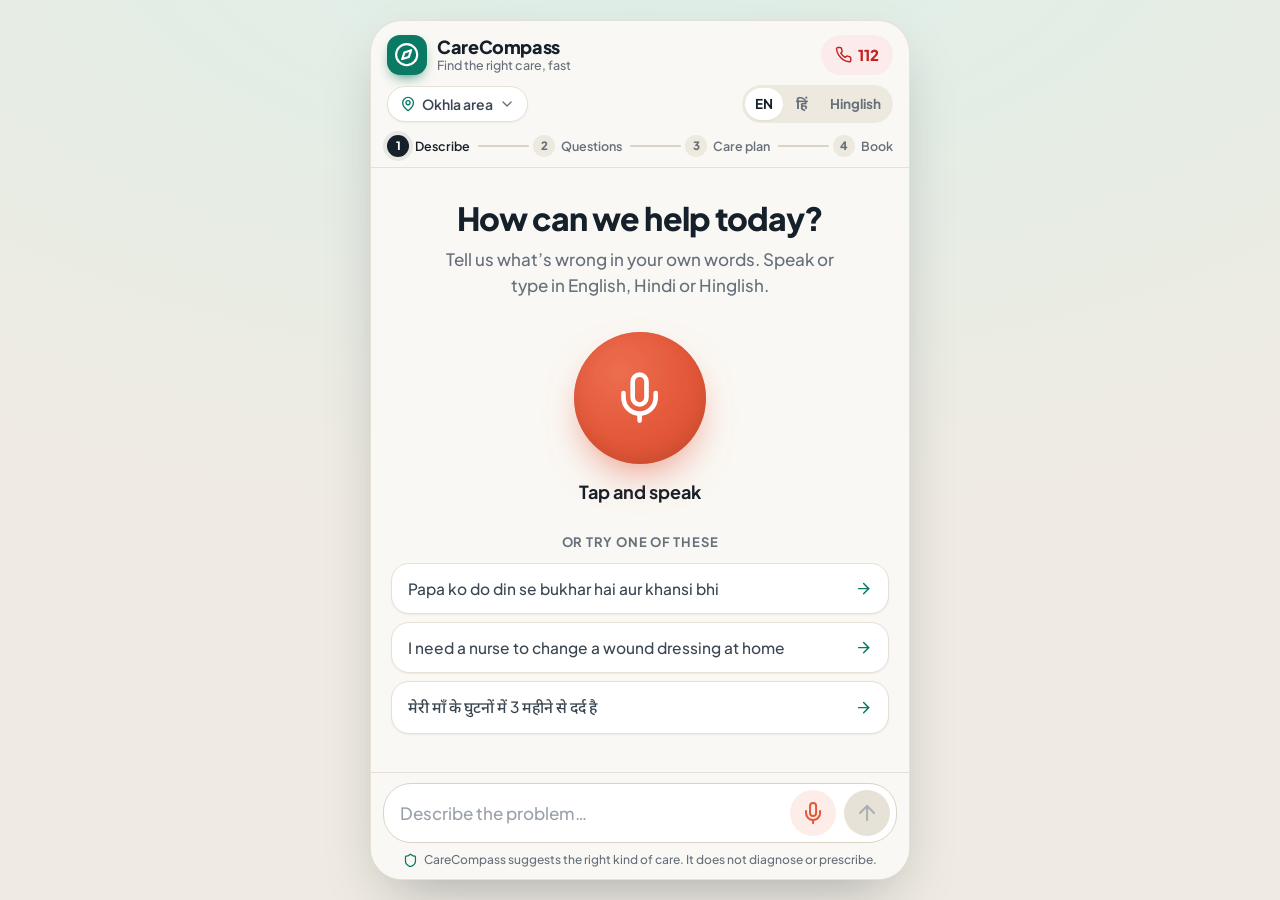
==== frontend/index.html @ 6ac610bc "Add conversational voice + text demo UI with location, care plan, matching and booking Static HTML/C" ====
<!doctype html>
<html lang="en">
<head>
  <meta charset="utf-8">
  <meta name="viewport" content="width=device-width, initial-scale=1, viewport-fit=cover">
  <meta name="theme-color" content="#F4F1EA">
  <title>CareCompass</title>
  <meta name="description" content="Tell us what's wrong by voice or text. CareCompass finds the right kind of care and the best caregiver near you.">
  <link rel="icon" href="data:image/svg+xml,%3Csvg xmlns='http://www.w3.org/2000/svg' viewBox='0 0 24 24' fill='none' stroke='%230B7A64' stroke-width='2.4' stroke-linecap='round' stroke-linejoin='round'%3E%3Ccircle cx='12' cy='12' r='10'/%3E%3Cpath d='m16.24 7.76-2.12 6.36-6.36 2.12 2.12-6.36z'/%3E%3C/svg%3E">
  <link rel="preconnect" href="https://fonts.googleapis.com">
  <link rel="preconnect" href="https://fonts.gstatic.com" crossorigin>
  <link rel="stylesheet" href="https://fonts.googleapis.com/css2?family=Plus+Jakarta+Sans:wght@400;500;600;700;800&family=Noto+Sans+Devanagari:wght@400;500;600;700&display=swap">
  <link rel="stylesheet" href="styles.css">
</head>
<body>
  <div class="app" id="app">
    <header class="topbar">
      <div class="brand">
        <span class="brand-mark"><i data-icon="compass"></i></span>
        <div>
          <p class="brand-name">CareCompass</p>
          <p class="brand-tag" data-i18n="tagline"></p>
        </div>
      </div>
      <div class="top-actions">
        <button class="icon-btn" id="restartBtn" data-i18n-aria="restart" hidden><i data-icon="restart"></i></button>
        <a class="sos" href="tel:112" data-i18n-aria="sos"><i data-icon="phone"></i>112</a>
      </div>
    </header>

    <div class="subbar">
      <button class="loc-chip" id="locBtn" aria-haspopup="dialog">
        <i data-icon="pin"></i><span id="locLabel"></span><i data-icon="chevron" class="chev"></i>
      </button>
      <div class="lang-switch" id="langSwitch" role="radiogroup" data-i18n-aria="changeLang"></div>
    </div>

    <ol class="steps" id="steps" aria-label="Progress"></ol>

    <main class="thread" id="thread" aria-live="polite">
      <section class="welcome" id="welcome">
        <h1 class="welcome-title" data-i18n="greeting"></h1>
        <p class="welcome-sub" data-i18n="greetingSub"></p>
        <button class="hero-mic" id="heroMic" data-i18n-aria="tapToSpeak">
          <span class="hero-halo"></span><span class="hero-halo h2"></span>
          <i data-icon="mic"></i>
        </button>
        <p class="hero-label" data-i18n="tapToSpeak"></p>
        <p class="examples-title" data-i18n="tryOne"></p>
        <div class="examples" id="examples"></div>
      </section>
    </main>

    <footer class="composer-wrap">
      <form class="composer" id="composer" autocomplete="off">
        <textarea id="input" rows="1" data-i18n-ph="placeholder" data-i18n-aria="placeholder"></textarea>
        <button type="button" class="mic-btn" id="micBtn" data-i18n-aria="speak"><i data-icon="mic"></i></button>
        <button type="submit" class="send-btn" id="sendBtn" data-i18n-aria="send" disabled><i data-icon="send"></i></button>
      </form>
      <p class="disclaimer"><i data-icon="shield"></i><span data-i18n="disclaimer"></span></p>
    </footer>

    <!-- Voice conversation overlay -->
    <div class="voice" id="voice" data-state="listening" role="dialog" aria-modal="true" aria-labelledby="vState" hidden>
      <button class="icon-btn voice-close" id="vClose" data-i18n-aria="close"><i data-icon="x"></i></button>
      <p class="v-state" id="vState" aria-live="polite"></p>
      <button class="orb-wrap" id="vOrb" aria-describedby="vHint">
        <span class="ring r1"></span><span class="ring r2"></span><span class="ring r3"></span>
        <span class="orb">
          <span class="bars" id="vBars"></span>
          <i data-icon="mic" class="orb-mic"></i>
        </span>
      </button>
      <p class="v-hint" id="vHint"></p>
      <p class="v-caption" id="vCaption" aria-live="polite"></p>
      <div class="v-chips" id="vChips"></div>
      <div class="v-controls">
        <button class="ghost-btn" id="vType"><i data-icon="keyboard"></i><span data-i18n="typeInstead"></span></button>
        <button class="primary-btn small" id="vDone"><i data-icon="check"></i><span data-i18n="done"></span></button>
      </div>
    </div>

    <!-- Emergency takeover: pre-written text, never generated -->
    <div class="emergency" id="emergency" role="alertdialog" aria-modal="true" aria-labelledby="emTitle" hidden>
      <div class="em-inner">
        <div class="em-icon"><i data-icon="alert"></i></div>
        <h2 id="emTitle" data-i18n="emTitle"></h2>
        <p class="em-sub" data-i18n="emSub"></p>
        <div class="em-flags" id="emFlags"></div>
        <a class="em-call primary" id="emCall112" href="tel:112">
          <i data-icon="phone"></i><span><b data-i18n="call112"></b><small data-i18n="call112Sub"></small></span>
        </a>
        <a class="em-call" href="tel:108">
          <i data-icon="phone"></i><span><b data-i18n="call108"></b><small data-i18n="call108Sub"></small></span>
        </a>
        <p class="em-while" data-i18n="emWhile"></p>
        <ol class="em-steps" id="emSteps"></ol>
        <button class="em-back" id="emBack" data-i18n="emBack"></button>
      </div>
    </div>

    <!-- Bottom sheet: location picker, booking confirmation -->
    <div class="sheet" id="sheet" hidden>
      <div class="sheet-panel" role="dialog" aria-modal="true" id="sheetPanel">
        <span class="sheet-grip" aria-hidden="true"></span>
        <div id="sheetBody"></div>
      </div>
    </div>
  </div>

  <script type="module" src="app.js"></script>
</body>
</html>
---- frontend/styles.css ----
:root {
  --bg: #EFEBE2;
  --app: #FAF8F4;
  --surface: #FFFFFF;
  --ink: #16202A;
  --ink-2: #3A4651;
  --muted: #66707B;
  --line: #E6E0D5;
  --line-2: #D9D2C5;

  --brand: #0B7A64;
  --brand-600: #08624F;
  --brand-50: #E7F3EF;
  --brand-100: #CDE8DF;

  --voice: #E2583A;          /* "you speak" */
  --voice-600: #C8452A;
  --voice-50: #FCEDE8;

  --green: #177245; --green-50: #E6F4EC;
  --amber: #A35A06; --amber-50: #FDF1DF;
  --red: #C42121; --red-600: #9F1A1A; --red-50: #FCEBEB;

  --r-sm: 12px; --r: 18px; --r-lg: 24px;
  --shadow-sm: 0 1px 2px rgb(22 32 42 / .06);
  --shadow: 0 1px 2px rgb(22 32 42 / .05), 0 8px 24px -12px rgb(22 32 42 / .22);
  --shadow-lg: 0 24px 60px -20px rgb(22 32 42 / .35);
  --font: "Plus Jakarta Sans", "Noto Sans Devanagari", system-ui, -apple-system, "Segoe UI", sans-serif;
  --ease: cubic-bezier(.2, .8, .2, 1);
}

* { box-sizing: border-box; }
html, body { height: 100%; margin: 0; }
body {
  font: 500 17px/1.5 var(--font);
  color: var(--ink);
  background: var(--bg);
  -webkit-font-smoothing: antialiased;
  -webkit-tap-highlight-color: transparent;
}
:lang(hi) { line-height: 1.6; }
p, h1, h2, h3, h4, h5, ol, dl, dd { margin: 0; }
button { font: inherit; color: inherit; background: none; border: 0; padding: 0; cursor: pointer; }
button:disabled { cursor: default; }
a { color: inherit; text-decoration: none; }
:focus-visible { outline: 3px solid color-mix(in srgb, var(--brand) 55%, transparent); outline-offset: 2px; border-radius: 10px; }
[hidden] { display: none !important; }

.icon { display: inline-flex; width: 1.15em; height: 1.15em; flex: none; }
.icon svg { width: 100%; height: 100%; }

/* ------------------------------------------------------------ shell */

.app {
  position: relative;
  display: flex; flex-direction: column;
  height: 100dvh; max-width: 540px; margin: 0 auto;
  background: var(--app);
  overflow: hidden;
}
@media (min-width: 640px) {
  body { padding: 20px 0; background: radial-gradient(1200px 600px at 50% -10%, #DCEFE8, transparent), var(--bg); }
  .app { height: calc(100dvh - 40px); border-radius: 32px; box-shadow: var(--shadow-lg); border: 1px solid var(--line); }
}

.topbar {
  display: flex; align-items: center; justify-content: space-between; gap: 12px;
  padding: 14px 16px 10px;
}
.brand { display: flex; align-items: center; gap: 10px; min-width: 0; }
.brand-mark {
  display: grid; place-items: center; width: 40px; height: 40px; border-radius: 13px;
  background: var(--brand); color: #fff; font-size: 22px;
  box-shadow: 0 6px 14px -6px var(--brand);
}
.brand-name { font-weight: 800; font-size: 18px; letter-spacing: -.02em; line-height: 1.1; }
.brand-tag { font-size: 12.5px; color: var(--muted); line-height: 1.3; white-space: nowrap; overflow: hidden; text-overflow: ellipsis; }
.top-actions { display: flex; align-items: center; gap: 6px; }

.lang-switch { display: flex; padding: 3px; background: #EEE9DF; border-radius: 999px; }
.lang-switch button {
  min-width: 38px; height: 32px; padding: 0 9px; border-radius: 999px;
  font-size: 13.5px; font-weight: 700; color: var(--muted);
  transition: background .2s, color .2s;
}
.lang-switch button.on { background: var(--surface); color: var(--ink); box-shadow: var(--shadow-sm); }

.icon-btn {
  display: grid; place-items: center; width: 40px; height: 40px; border-radius: 50%;
  color: var(--ink-2); font-size: 20px;
}
.icon-btn:hover { background: #EEE9DF; }

.subbar { display: flex; align-items: center; justify-content: space-between; gap: 10px; padding: 0 16px 8px; }
.loc-chip {
  display: inline-flex; align-items: center; gap: 6px; min-width: 0;
  height: 36px; padding: 0 12px; border-radius: 999px;
  background: var(--surface); border: 1px solid var(--line); box-shadow: var(--shadow-sm);
  font-size: 14px; font-weight: 600; color: var(--ink-2);
}
.loc-chip > span:not(.icon) { white-space: nowrap; overflow: hidden; text-overflow: ellipsis; }
.loc-chip .icon:first-child { color: var(--brand); }
.loc-chip .chev { color: var(--muted); font-size: 14px; }
.loc-chip.pending .icon:first-child { animation: blink 1.2s infinite; }
.sos {
  display: inline-flex; align-items: center; gap: 6px; height: 40px; padding: 0 14px; border-radius: 999px;
  background: var(--red-50); color: var(--red); font-size: 15px; font-weight: 800; white-space: nowrap;
}

.steps { display: flex; gap: 4px; list-style: none; padding: 4px 16px 10px; border-bottom: 1px solid var(--line); }
.steps li { flex: 1 1 auto; display: flex; align-items: center; gap: 6px; min-width: 0; color: var(--muted); font-size: 12.5px; font-weight: 600; }
.steps li::after { content: ""; flex: 1 1 0; min-width: 6px; height: 2px; border-radius: 2px; background: var(--line-2); margin-left: 2px; }
.steps li:last-child::after { display: none; }
.step-dot {
  display: grid; place-items: center; flex: none; width: 22px; height: 22px; border-radius: 50%;
  background: #EEE9DF; font-size: 11.5px; font-weight: 800;
}
.step-label { white-space: nowrap; overflow: hidden; text-overflow: ellipsis; }
.steps li.done { color: var(--brand); }
.steps li.done .step-dot { background: var(--brand); color: #fff; }
.steps li.done::after { background: var(--brand); }
.steps li.current { color: var(--ink); }
.steps li:last-child { flex: none; }
.steps li.current .step-dot { background: var(--ink); color: #fff; box-shadow: 0 0 0 4px rgb(22 32 42 / .08); }
@media (max-width: 400px) { .steps li:not(.current) .step-label { display: none; } }

/* ------------------------------------------------------------ thread */

.thread {
  flex: 1; overflow-y: auto; overscroll-behavior: contain;
  padding: 18px 16px 24px;
  display: flex; flex-direction: column; gap: 14px;
  scroll-padding-bottom: 24px;
}

.welcome { margin: auto 0; display: flex; flex-direction: column; align-items: center; text-align: center; padding: 8px 4px; }
.welcome-title { font-size: clamp(26px, 7vw, 32px); font-weight: 800; letter-spacing: -.03em; line-height: 1.15; }
.welcome-sub { margin-top: 10px; color: var(--muted); max-width: 34ch; }

.hero-mic {
  position: relative; display: grid; place-items: center;
  width: 132px; height: 132px; margin: 34px 0 14px; border-radius: 50%;
  background: radial-gradient(circle at 35% 30%, #F27C5F, var(--voice) 55%, var(--voice-600));
  color: #fff; font-size: 48px;
  box-shadow: 0 18px 40px -14px rgb(226 88 58 / .7), inset 0 -6px 16px rgb(0 0 0 / .12);
  transition: transform .2s var(--ease);
}
.hero-mic:hover { transform: scale(1.04); }
.hero-mic:active { transform: scale(.97); }
.hero-mic > .icon { position: relative; z-index: 1; }
.hero-halo {
  position: absolute; inset: 0; border-radius: 50%;
  background: var(--voice); opacity: .22;
  animation: breathe 2.8s var(--ease) infinite;
}
.hero-halo.h2 { animation-delay: 1.4s; }
.hero-label { font-weight: 700; font-size: 18px; }
.examples-title { margin: 28px 0 10px; font-size: 13px; font-weight: 700; letter-spacing: .06em; text-transform: uppercase; color: var(--muted); }
.examples { display: flex; flex-direction: column; gap: 8px; width: 100%; }
.example {
  display: flex; align-items: center; justify-content: space-between; gap: 12px;
  padding: 13px 16px; border-radius: var(--r);
  background: var(--surface); border: 1px solid var(--line); box-shadow: var(--shadow-sm);
  text-align: left; font-size: 15.5px; color: var(--ink-2);
  transition: border-color .2s, transform .2s var(--ease);
}
.example .icon { color: var(--brand); transform: rotate(90deg); font-size: 15px; }
.example:hover { border-color: var(--brand-100); transform: translateY(-1px); }

/* messages */
.msg { display: flex; gap: 10px; animation: rise .35s var(--ease) both; }
.msg.user { justify-content: flex-end; }
.msg.user .bubble {
  max-width: 82%; background: var(--brand); color: #fff;
  border-radius: 20px 20px 6px 20px; box-shadow: 0 6px 16px -10px var(--brand);
}
.msg.bot { align-items: flex-start; }
.avatar {
  display: grid; place-items: center; flex: none; width: 32px; height: 32px; margin-top: 2px; border-radius: 11px;
  background: var(--brand-50); color: var(--brand); font-size: 18px;
}
.bot-body { display: flex; flex-direction: column; align-items: flex-start; gap: 8px; min-width: 0; max-width: calc(100% - 42px); }
.bubble {
  padding: 12px 16px; border-radius: 20px 20px 20px 6px;
  background: var(--surface); border: 1px solid var(--line); box-shadow: var(--shadow-sm);
  overflow-wrap: anywhere;
}
.msg.bot .bubble { font-size: 18px; font-weight: 600; letter-spacing: -.005em; }
.bubble.error { border-color: #F2C9C9; background: var(--red-50); color: var(--red-600); font-weight: 600; font-size: 16px; }
.q-label { font-size: 12.5px; font-weight: 700; letter-spacing: .05em; text-transform: uppercase; color: var(--brand); }
.bubble.typing { display: flex; gap: 5px; padding: 16px 18px; }
.bubble.typing i { width: 8px; height: 8px; border-radius: 50%; background: var(--brand); opacity: .35; animation: dot 1.1s infinite; }
.bubble.typing i:nth-child(2) { animation-delay: .15s; }
.bubble.typing i:nth-child(3) { animation-delay: .3s; }

.bubble-actions { display: flex; gap: 6px; }
.listen {
  display: inline-flex; align-items: center; gap: 6px; height: 32px; padding: 0 12px; border-radius: 999px;
  font-size: 13.5px; font-weight: 700; color: var(--brand);
}
.listen:hover { background: var(--brand-50); }

.chips { display: flex; flex-wrap: wrap; gap: 8px; }
.chip {
  min-height: 44px; padding: 0 18px; border-radius: 999px;
  background: var(--surface); border: 1.5px solid var(--brand-100); color: var(--brand-600);
  font-weight: 700; font-size: 16px;
  transition: background .15s, border-color .15s, transform .15s var(--ease);
}
.chip:hover:not(:disabled) { background: var(--brand-50); border-color: var(--brand); }
.chip:active:not(:disabled) { transform: scale(.96); }
.chip.picked { background: var(--brand); border-color: var(--brand); color: #fff; }
.chips.stale .chip:not(.picked) { opacity: .45; }

/* ------------------------------------------------------------ cards */

.msg.wide { flex-direction: column; gap: 14px; }
.card {
  background: var(--surface); border: 1px solid var(--line); border-radius: var(--r-lg);
  box-shadow: var(--shadow); padding: 18px;
}
.eyebrow { font-size: 12px; font-weight: 800; letter-spacing: .07em; text-transform: uppercase; color: var(--muted); }

.plan { display: flex; flex-direction: column; gap: 14px; border-top: 4px solid var(--brand); }
.plan-head { display: flex; gap: 14px; align-items: flex-start; }
.care-icon {
  display: grid; place-items: center; flex: none; width: 52px; height: 52px; border-radius: 16px;
  background: var(--brand-50); color: var(--brand); font-size: 26px;
}
.plan-title { font-size: 22px; font-weight: 800; letter-spacing: -.02em; line-height: 1.2; margin-top: 2px; }
.plan-desc { color: var(--muted); font-size: 15px; margin-top: 4px; }
.urgency {
  display: flex; align-items: center; gap: 8px; padding: 10px 14px; border-radius: var(--r-sm);
  background: var(--green-50); color: var(--green); font-size: 15px;
}
.urgency .u-key { font-weight: 600; opacity: .85; }
.urgency .u-key::after { content: ":"; }
.urgency strong { font-weight: 800; }
.u-dot { width: 10px; height: 10px; border-radius: 50%; background: currentColor; box-shadow: 0 0 0 4px color-mix(in srgb, currentColor 18%, transparent); }
.urgency.u-same_day { background: var(--amber-50); color: var(--amber); }
.urgency.u-same_day .u-dot { animation: pulse-dot 1.8s infinite; }
.urgency.u-immediate { background: var(--red-50); color: var(--red); }
.explain { font-size: 17px; font-weight: 600; color: var(--ink); }
.why { padding: 12px 14px; border-radius: var(--r-sm); background: #F6F3EC; }
.why p:last-child { margin-top: 4px; font-size: 15px; color: var(--ink-2); }

.matches { display: flex; flex-direction: column; gap: 10px; }
.section-title { font-size: 15px; font-weight: 800; color: var(--ink-2); padding: 4px 2px 0; }
.empty { padding: 14px; border-radius: var(--r); background: var(--amber-50); color: var(--amber); font-weight: 600; font-size: 15px; }

.cg {
  position: relative; display: flex; flex-direction: column; gap: 10px;
  padding: 16px; border-radius: var(--r-lg);
  background: var(--surface); border: 1px solid var(--line); box-shadow: var(--shadow-sm);
  animation: rise .4s var(--ease) both; animation-delay: var(--d, 0ms);
  transition: border-color .2s, box-shadow .2s;
}
.cg.best { border: 2px solid var(--brand); box-shadow: var(--shadow); padding-top: 22px; margin-top: 8px; }
.best-tag {
  position: absolute; top: -12px; left: 14px;
  display: inline-flex; align-items: center; gap: 5px; height: 24px; padding: 0 10px; border-radius: 999px;
  background: var(--brand); color: #fff; font-size: 12px; font-weight: 800; letter-spacing: .02em;
}
.cg-head { display: flex; align-items: center; gap: 12px; }
.cg-avatar {
  display: grid; place-items: center; flex: none; width: 46px; height: 46px; border-radius: 50%;
  background: hsl(var(--hue) 45% 90%); color: hsl(var(--hue) 45% 28%);
  font-weight: 800; font-size: 16px;
}
.cg-id { flex: 1; min-width: 0; }
.cg-id h5 { font-size: 17px; font-weight: 800; letter-spacing: -.01em; }
.cg-id p { font-size: 13.5px; color: var(--muted); white-space: nowrap; overflow: hidden; text-overflow: ellipsis; }
.rating { display: inline-flex; align-items: center; gap: 4px; font-weight: 800; font-size: 15px; }
.rating .icon { color: #E3A008; font-size: 15px; }
.cg-reason {
  display: flex; gap: 8px; align-items: flex-start;
  padding: 9px 12px; border-radius: var(--r-sm); background: var(--brand-50); color: var(--brand-600);
  font-size: 14.5px; font-weight: 600;
}
.cg-reason .icon { margin-top: 3px; font-size: 14px; }
.cg-meta { display: flex; flex-wrap: wrap; gap: 6px 14px; color: var(--ink-2); font-size: 14px; }
.meta-item { display: inline-flex; align-items: center; gap: 5px; }
.meta-item .icon { color: var(--muted); font-size: 15px; }
.cg-foot { display: flex; align-items: center; justify-content: space-between; gap: 12px; padding-top: 2px; }
.score { display: flex; align-items: center; gap: 8px; min-width: 0; }
.score-bar { width: 64px; height: 6px; border-radius: 6px; background: #EEE9DF; overflow: hidden; flex: none; }
.score-bar > span { display: block; height: 100%; width: var(--w); border-radius: inherit; background: var(--brand); animation: grow .9s var(--ease) both; animation-delay: calc(var(--d, 0ms) + 200ms); transform-origin: left; }
.score-txt { font-size: 13.5px; font-weight: 700; color: var(--muted); white-space: nowrap; }

.book-btn {
  position: relative; display: inline-flex; align-items: center; justify-content: center; gap: 6px;
  min-width: 112px; height: 46px; padding: 0 20px; border-radius: 999px;
  background: var(--ink); color: #fff; font-weight: 800; font-size: 16px;
  transition: background .2s, transform .15s var(--ease), opacity .2s;
}
.cg.best .book-btn { background: var(--brand); }
.book-btn:hover:not(:disabled) { transform: translateY(-1px); }
.book-btn:disabled:not(.loading) { opacity: .35; }
.book-btn.loading { color: transparent; }
.book-btn.loading::after {
  content: ""; position: absolute; width: 20px; height: 20px; border-radius: 50%;
  border: 2.5px solid rgb(255 255 255 / .35); border-top-color: #fff; animation: spin .7s linear infinite;
}
.cg.is-booked { border-color: var(--green); }
.cg.is-booked .book-btn { background: var(--green); opacity: 1; }

/* emergency card kept in the thread */
.em-card { border: 2px solid var(--red); background: linear-gradient(var(--red-50), var(--surface) 70%); display: flex; flex-direction: column; gap: 12px; }
.em-card-head { display: flex; align-items: center; gap: 10px; color: var(--red); }
.em-card-head .icon { font-size: 26px; }
.em-card-head h3 { font-size: 20px; font-weight: 800; letter-spacing: -.01em; }
.em-card-why { font-size: 14.5px; color: var(--ink-2); }
.em-card-actions { display: grid; grid-template-columns: 1fr 1fr; gap: 8px; }
.em-mini {
  display: flex; align-items: center; justify-content: center; gap: 8px; height: 52px; border-radius: 16px;
  border: 2px solid var(--red); color: var(--red); font-weight: 800; font-size: 16px;
}
.em-mini.primary { background: var(--red); color: #fff; }
.em-flag-list { display: flex; flex-wrap: wrap; gap: 6px; }
.em-card .em-flag { background: #fff; border: 1px solid #F1C4C4; color: var(--red-600); }

/* ------------------------------------------------------------ composer */

.composer-wrap { padding: 10px 12px calc(10px + env(safe-area-inset-bottom)); border-top: 1px solid var(--line); background: var(--app); }
.composer {
  display: flex; align-items: flex-end; gap: 8px; padding: 6px 6px 6px 16px;
  background: var(--surface); border: 1.5px solid var(--line-2); border-radius: 28px;
  transition: border-color .2s, box-shadow .2s;
}
.composer:focus-within { border-color: var(--brand); box-shadow: 0 0 0 4px var(--brand-50); }
.composer textarea {
  flex: 1; min-width: 0; resize: none; border: 0; outline: 0; background: none;
  font: inherit; font-size: 17px; line-height: 1.45; color: var(--ink);
  padding: 10px 0; max-height: 140px;
}
.composer textarea::placeholder { color: #9AA1A9; }
.mic-btn, .send-btn {
  display: grid; place-items: center; flex: none; width: 46px; height: 46px; border-radius: 50%; font-size: 21px;
  transition: background .2s, transform .15s var(--ease), opacity .2s;
}
.mic-btn { background: var(--voice-50); color: var(--voice); }
.mic-btn:hover { background: #F9DCD3; }
.send-btn { background: var(--brand); color: #fff; }
.send-btn:disabled { background: #E7E2D8; color: #A9AFB5; }
.mic-btn:active, .send-btn:active:not(:disabled) { transform: scale(.94); }
.app.busy .mic-btn, .app.busy .hero-mic, .app.busy .example { opacity: .5; pointer-events: none; }
.disclaimer { display: flex; align-items: center; justify-content: center; gap: 6px; margin-top: 8px; font-size: 12px; color: var(--muted); text-align: center; }
.disclaimer .icon { font-size: 13px; color: var(--brand); }

/* ------------------------------------------------------------ voice overlay */

.voice {
  position: absolute; inset: 0; z-index: 20;
  display: flex; flex-direction: column; align-items: center; justify-content: center;
  padding: 72px 24px calc(28px + env(safe-area-inset-bottom));
  background: radial-gradient(120% 70% at 50% 35%, #FFFFFF 0%, #F7F3EC 55%, #EFE9DF 100%);
  opacity: 0; transform: translateY(16px);
  transition: opacity .25s var(--ease), transform .25s var(--ease);
  --lvl: 0;
  --tone: var(--voice);
  --tone-2: #F27C5F;
  --tone-3: var(--voice-600);
}
.voice.open { opacity: 1; transform: none; }
.voice[data-state="speaking"], .voice[data-state="thinking"] { --tone: var(--brand); --tone-2: #2FA585; --tone-3: var(--brand-600); }
.voice[data-state="idle"], .voice[data-state="error"] { --tone: #8C949C; --tone-2: #AEB4BA; --tone-3: #6E767E; }
.voice-close { position: absolute; top: 14px; right: 14px; background: rgb(22 32 42 / .05); }

.v-state { font-size: 15px; font-weight: 800; letter-spacing: .08em; text-transform: uppercase; color: var(--tone); transition: color .3s; }

.orb-wrap { position: relative; display: grid; place-items: center; width: 260px; height: 260px; margin: 18px 0 8px; border-radius: 50%; }
.orb {
  position: relative; z-index: 2; display: grid; place-items: center;
  width: 168px; height: 168px; border-radius: 50%;
  background: radial-gradient(circle at 34% 28%, var(--tone-2), var(--tone) 52%, var(--tone-3));
  box-shadow: 0 24px 60px -18px var(--tone), inset 0 -10px 24px rgb(0 0 0 / .14), inset 0 8px 18px rgb(255 255 255 / .18);
  transform: scale(calc(1 + var(--lvl) * .14));
  transition: transform .09s linear, background .4s, box-shadow .4s;
}
.ring {
  position: absolute; inset: 46px; border-radius: 50%;
  background: var(--tone); opacity: .14;
  transform: scale(calc(1 + var(--lvl) * var(--k)));
  transition: transform .12s linear, background .4s;
}
.ring.r1 { --k: .45; }
.ring.r2 { --k: .8; opacity: .09; }
.ring.r3 { --k: 1.15; opacity: .05; }

.bars { display: flex; align-items: center; gap: 6px; height: 72px; }
.bar {
  --b: 0;
  width: 8px; border-radius: 8px; background: #fff;
  height: calc(10px + var(--b) * 62px);
  opacity: calc(.6 + var(--b) * .4);
  transition: height .08s linear;
}
.orb-mic { display: none; color: #fff; font-size: 54px; }

/* listening: idle breathing on top of the live level */
.voice[data-state="listening"] .ring.r1 { animation: ring-idle 2.4s var(--ease) infinite; }

/* thinking: shrink bars to bouncing dots, spinning arc */
.voice[data-state="thinking"] .bar { height: 10px; animation: dot 1.1s infinite; }
.voice[data-state="thinking"] .bar:nth-child(odd) { animation-delay: .18s; }
.voice[data-state="thinking"] .orb-wrap::after {
  content: ""; position: absolute; inset: 34px; border-radius: 50%; z-index: 1;
  border: 3px solid transparent; border-top-color: var(--tone); border-right-color: color-mix(in srgb, var(--tone) 40%, transparent);
  animation: spin 1s linear infinite;
}

/* speaking: assistant voice wave */
.voice[data-state="speaking"] .bar { animation: talk 1s ease-in-out infinite; }
.voice[data-state="speaking"] .bar:nth-child(2) { animation-delay: -.2s; }
.voice[data-state="speaking"] .bar:nth-child(3) { animation-delay: -.5s; }
.voice[data-state="speaking"] .bar:nth-child(4) { animation-delay: -.1s; }
.voice[data-state="speaking"] .bar:nth-child(5) { animation-delay: -.65s; }
.voice[data-state="speaking"] .bar:nth-child(6) { animation-delay: -.35s; }
.voice[data-state="speaking"] .bar:nth-child(7) { animation-delay: -.8s; }
.voice[data-state="speaking"] .ring { animation: ring-talk 1.6s var(--ease) infinite; }
.voice[data-state="speaking"] .ring.r2 { animation-delay: .4s; }
.voice[data-state="speaking"] .ring.r3 { animation-delay: .8s; }

/* idle / error: show a mic to tap */
.voice[data-state="idle"] .bars, .voice[data-state="error"] .bars { display: none; }
.voice[data-state="idle"] .orb-mic, .voice[data-state="error"] .orb-mic { display: inline-flex; }

.v-hint { min-height: 22px; font-size: 14.5px; color: var(--muted); text-align: center; }
.v-caption {
  min-height: 3.2em; max-width: 30ch; margin-top: 14px;
  font-size: 22px; font-weight: 700; line-height: 1.35; letter-spacing: -.01em; text-align: center; color: var(--ink);
}
.voice[data-state="listening"] .v-caption:empty::before { content: "…"; color: #B8BDC2; }
.voice[data-state="error"] .v-caption { font-size: 17px; color: var(--red-600); }
.v-chips { display: flex; flex-wrap: wrap; justify-content: center; gap: 8px; margin-top: 16px; max-width: 420px; }
.v-controls { display: flex; gap: 10px; margin-top: auto; padding-top: 18px; }

.ghost-btn, .primary-btn, .text-btn {
  display: inline-flex; align-items: center; justify-content: center; gap: 8px;
  height: 50px; padding: 0 20px; border-radius: 999px; font-weight: 800; font-size: 16px;
}
.ghost-btn { background: var(--surface); border: 1.5px solid var(--line-2); color: var(--ink-2); }
.primary-btn { width: 100%; background: var(--brand); color: #fff; box-shadow: 0 10px 22px -12px var(--brand); }
.primary-btn.small { width: auto; background: var(--voice); box-shadow: 0 10px 22px -12px var(--voice); }
.text-btn { width: 100%; color: var(--brand-600); }
.text-btn.danger { color: var(--red); height: 40px; }

/* ------------------------------------------------------------ emergency takeover */

.emergency {
  position: absolute; inset: 0; z-index: 40; overflow-y: auto;
  background: linear-gradient(180deg, #D42A2A 0%, #A51717 100%); color: #fff;
  opacity: 0; transition: opacity .2s;
}
.emergency.open { opacity: 1; }
.em-inner { display: flex; flex-direction: column; align-items: stretch; gap: 12px; min-height: 100%; padding: 36px 20px calc(24px + env(safe-area-inset-bottom)); }
.em-icon {
  align-self: center; display: grid; place-items: center; width: 84px; height: 84px; border-radius: 50%;
  background: rgb(255 255 255 / .16); font-size: 42px; animation: alarm 1.4s var(--ease) infinite;
}
.emergency h2 { font-size: clamp(26px, 7vw, 32px); font-weight: 800; letter-spacing: -.02em; text-align: center; line-height: 1.15; }
.em-sub { text-align: center; font-size: 18px; opacity: .92; margin-top: -4px; }
.em-flags { display: flex; flex-direction: column; align-items: center; gap: 8px; margin: 4px 0; }
.em-flags-title { font-size: 12.5px; font-weight: 800; letter-spacing: .08em; text-transform: uppercase; opacity: .8; }
.em-flags .em-flag-list { justify-content: center; }
.em-flag { padding: 5px 12px; border-radius: 999px; background: rgb(255 255 255 / .18); font-size: 14.5px; font-weight: 700; }
.em-call {
  display: flex; align-items: center; gap: 14px; padding: 14px 20px; border-radius: 20px;
  border: 2px solid rgb(255 255 255 / .7); color: #fff; font-size: 26px;
}
.em-call > span { display: flex; flex-direction: column; line-height: 1.15; }
.em-call b { font-size: 24px; font-weight: 800; }
.em-call small { font-size: 14px; font-weight: 600; opacity: .85; }
.em-call.primary { background: #fff; color: var(--red); border-color: #fff; box-shadow: 0 16px 30px -14px rgb(0 0 0 / .5); }
.em-call.primary .icon { animation: ring-phone 1.2s infinite; }
.em-while { margin-top: 10px; font-size: 13px; font-weight: 800; letter-spacing: .08em; text-transform: uppercase; opacity: .8; }
.em-steps { list-style: none; padding: 0; display: flex; flex-direction: column; gap: 8px; counter-reset: s; }
.em-steps li {
  counter-increment: s; display: flex; gap: 12px; align-items: flex-start;
  padding: 12px 14px; border-radius: 16px; background: rgb(0 0 0 / .14); font-size: 16px; font-weight: 600;
}
.em-steps li::before {
  content: counter(s); flex: none; display: grid; place-items: center; width: 26px; height: 26px; border-radius: 50%;
  background: #fff; color: var(--red); font-weight: 800; font-size: 14px;
}
.em-back { margin-top: auto; padding-top: 14px; height: 48px; color: #fff; opacity: .85; font-weight: 700; text-decoration: underline; text-underline-offset: 4px; }

/* ------------------------------------------------------------ bottom sheet */

.sheet { position: absolute; inset: 0; z-index: 30; display: flex; align-items: flex-end; background: rgb(22 32 42 / 0); transition: background .25s; }
.sheet.open { background: rgb(22 32 42 / .38); }
.sheet-panel {
  width: 100%; max-height: 88%; overflow-y: auto;
  padding: 10px 20px calc(20px + env(safe-area-inset-bottom));
  background: var(--surface); border-radius: 28px 28px 0 0; box-shadow: var(--shadow-lg);
  transform: translateY(100%); transition: transform .3s var(--ease);
}
.sheet.open .sheet-panel { transform: none; }
.sheet-grip { display: block; width: 40px; height: 5px; margin: 0 auto 14px; border-radius: 5px; background: var(--line-2); }
.sheet-title { font-size: 22px; font-weight: 800; letter-spacing: -.02em; }
.sheet-note { margin: 4px 0 14px; color: var(--muted); font-size: 15px; }

.loc-option {
  display: flex; align-items: center; gap: 12px; width: 100%; min-height: 52px; padding: 0 14px; border-radius: 14px;
  font-weight: 600; text-align: left;
}
.loc-option .icon { color: var(--muted); }
.loc-option:hover { background: #F6F3EC; }
.loc-option.selected { background: var(--brand-50); color: var(--brand-600); }
.loc-option.selected .icon { color: var(--brand); }
.loc-option.gps { margin-bottom: 8px; border: 1.5px solid var(--brand-100); color: var(--brand-600); }
.loc-option.gps .icon { color: var(--brand); }
.loc-option.loading .icon { animation: spin 1s linear infinite; }
.loc-list { display: grid; grid-template-columns: 1fr 1fr; gap: 2px 6px; }

.booked { display: flex; flex-direction: column; align-items: center; text-align: center; gap: 4px; }
.check-anim {
  display: grid; place-items: center; width: 76px; height: 76px; margin: 6px 0 12px; border-radius: 50%;
  background: var(--green); color: #fff; font-size: 38px;
  box-shadow: 0 0 0 10px var(--green-50);
  animation: pop .5s var(--ease) both;
}
.check-anim svg path { stroke-dasharray: 24; stroke-dashoffset: 24; animation: draw .45s .25s var(--ease) forwards; stroke-width: 2.6; }
.summary { display: grid; grid-template-columns: auto 1fr; gap: 10px 16px; width: 100%; margin: 8px 0 18px; padding: 16px; border-radius: var(--r); background: #F6F3EC; text-align: left; font-size: 15px; }
.summary dt { color: var(--muted); font-weight: 600; }
.summary dd { font-weight: 700; }

/* ------------------------------------------------------------ misc */

.brand-tag.is-demo { color: var(--amber); font-weight: 700; }
.brand-tag.is-demo::before { content: ""; display: inline-block; width: 7px; height: 7px; margin-right: 5px; border-radius: 50%; background: currentColor; vertical-align: 1px; }

@keyframes rise { from { opacity: 0; transform: translateY(10px); } }
@keyframes breathe { 0%, 100% { transform: scale(1); opacity: .22; } 50% { transform: scale(1.32); opacity: 0; } }
@keyframes dot { 0%, 100% { opacity: .3; transform: translateY(0); } 40% { opacity: 1; transform: translateY(-5px); } }
@keyframes talk { 0%, 100% { height: 12px; } 50% { height: 58px; } }
@keyframes ring-idle { 0%, 100% { transform: scale(1); } 50% { transform: scale(1.08); } }
@keyframes ring-talk { 0% { transform: scale(1); opacity: .16; } 100% { transform: scale(1.55); opacity: 0; } }
@keyframes spin { to { transform: rotate(360deg); } }
@keyframes grow { from { transform: scaleX(0); } }
@keyframes pulse-dot { 50% { box-shadow: 0 0 0 7px color-mix(in srgb, currentColor 0%, transparent); } }
@keyframes alarm { 0%, 100% { box-shadow: 0 0 0 0 rgb(255 255 255 / .35); } 70% { box-shadow: 0 0 0 22px rgb(255 255 255 / 0); } }
@keyframes ring-phone { 0%, 50%, 100% { transform: rotate(0); } 10%, 30% { transform: rotate(-14deg); } 20%, 40% { transform: rotate(14deg); } }
@keyframes pop { from { transform: scale(.4); opacity: 0; } }
@keyframes draw { to { stroke-dashoffset: 0; } }
@keyframes blink { 50% { opacity: .3; } }

@media (prefers-reduced-motion: reduce) {
  *, *::before, *::after { animation-duration: .01ms !important; animation-iteration-count: 1 !important; transition-duration: .01ms !important; }
  .check-anim svg path { stroke-dashoffset: 0; }
}
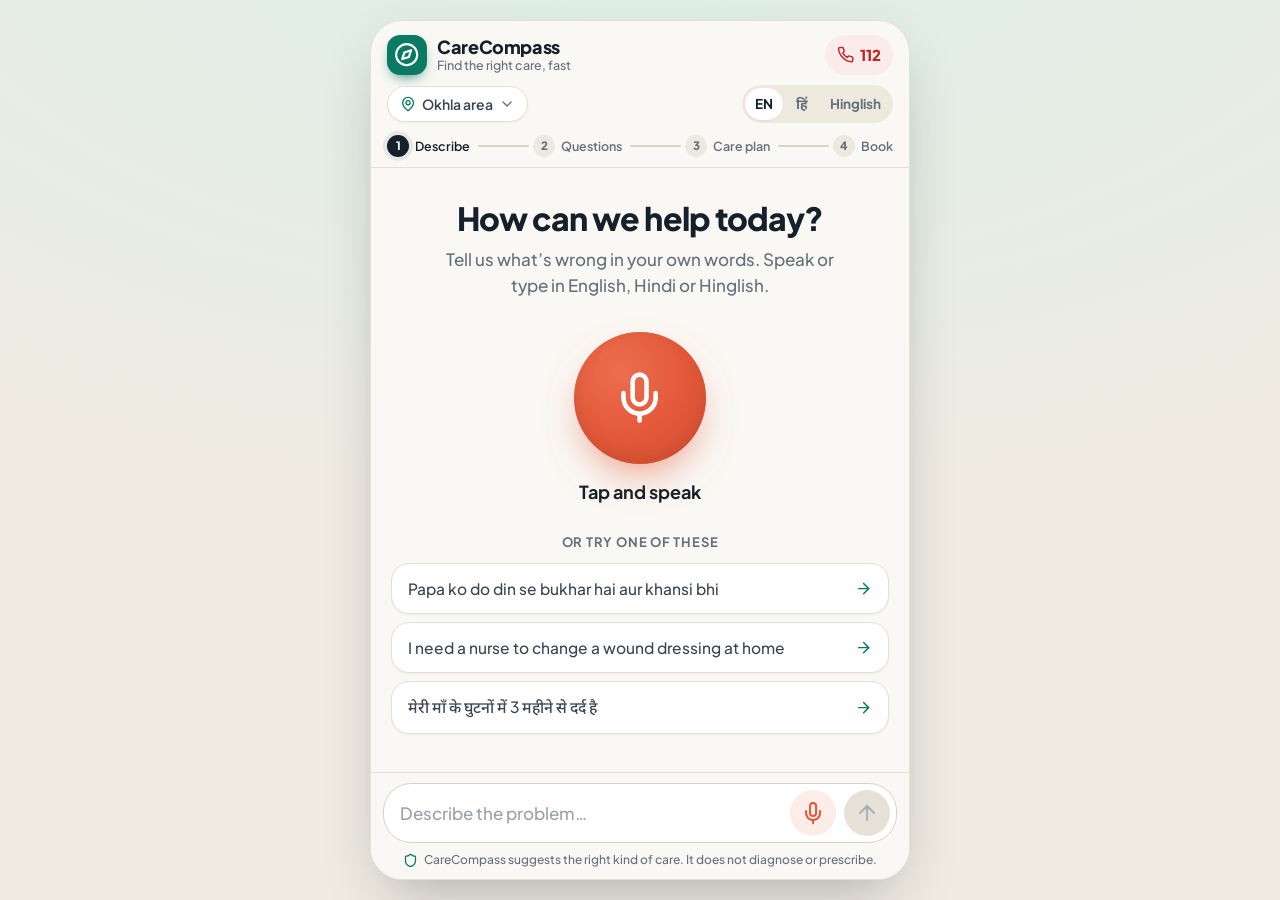
==== commit 6c1fca42: "Add sign-in (Google + phone OTP via httpSMS) and a home page with past bookings and chats Backend: -" ====
--- a/frontend/index.html
+++ b/frontend/index.html
@@ -23,7 +23,8 @@
         </div>
       </div>
       <div class="top-actions">
-        <button class="icon-btn" id="restartBtn" data-i18n-aria="restart" hidden><i data-icon="restart"></i></button>
+        <button class="icon-btn" id="homeBtn" data-i18n-aria="home" hidden><i data-icon="home"></i></button>
+        <button class="icon-btn account-btn" id="accountBtn" aria-haspopup="dialog" hidden></button>
         <a class="sos" href="tel:112" data-i18n-aria="sos"><i data-icon="phone"></i>112</a>
       </div>
     </header>
@@ -39,6 +40,7 @@
 
     <main class="thread" id="thread" aria-live="polite">
       <section class="welcome" id="welcome">
+        <p class="hello" id="hello" hidden></p>
         <h1 class="welcome-title" data-i18n="greeting"></h1>
         <p class="welcome-sub" data-i18n="greetingSub"></p>
         <button class="hero-mic" id="heroMic" data-i18n-aria="tapToSpeak">
@@ -48,6 +50,7 @@
         <p class="hero-label" data-i18n="tapToSpeak"></p>
         <p class="examples-title" data-i18n="tryOne"></p>
         <div class="examples" id="examples"></div>
+        <div class="home-account" id="homeAccount"></div>
       </section>
     </main>
 
--- a/frontend/styles.css
+++ b/frontend/styles.css
@@ -75,7 +75,9 @@
 }
 .brand-name { font-weight: 800; font-size: 18px; letter-spacing: -.02em; line-height: 1.1; }
 .brand-tag { font-size: 12.5px; color: var(--muted); line-height: 1.3; white-space: nowrap; overflow: hidden; text-overflow: ellipsis; }
-.top-actions { display: flex; align-items: center; gap: 6px; }
+.top-actions { display: flex; align-items: center; gap: 4px; flex: none; }
+.brand > div { min-width: 0; }
+.brand-name { white-space: nowrap; overflow: hidden; text-overflow: ellipsis; }
 
 .lang-switch { display: flex; padding: 3px; background: #EEE9DF; border-radius: 999px; }
 .lang-switch button {
@@ -103,7 +105,7 @@
 .loc-chip .chev { color: var(--muted); font-size: 14px; }
 .loc-chip.pending .icon:first-child { animation: blink 1.2s infinite; }
 .sos {
-  display: inline-flex; align-items: center; gap: 6px; height: 40px; padding: 0 14px; border-radius: 999px;
+  display: inline-flex; align-items: center; gap: 6px; height: 40px; padding: 0 12px; border-radius: 999px;
   background: var(--red-50); color: var(--red); font-size: 15px; font-weight: 800; white-space: nowrap;
 }
 
@@ -524,6 +526,103 @@
 .summary { display: grid; grid-template-columns: auto 1fr; gap: 10px 16px; width: 100%; margin: 8px 0 18px; padding: 16px; border-radius: var(--r); background: #F6F3EC; text-align: left; font-size: 15px; }
 .summary dt { color: var(--muted); font-weight: 600; }
 .summary dd { font-weight: 700; }
+
+/* ------------------------------------------------------------ account + home history */
+
+.account-btn { overflow: hidden; }
+.account-btn.signed-in { padding: 3px; background: var(--brand-50); color: var(--brand); }
+.welcome.has-history .home-account { order: 1; margin: 30px 0 4px; }
+.welcome.has-history .examples-title, .welcome.has-history .examples { order: 2; }
+.account-btn img, .acct-avatar img { width: 100%; height: 100%; border-radius: 50%; object-fit: cover; }
+.account-btn .initials, .acct-avatar .initials {
+  display: grid; place-items: center; width: 100%; height: 100%; border-radius: 50%;
+  background: var(--brand); color: #fff; font-size: 14px; font-weight: 800;
+}
+
+.hello { font-size: 15px; font-weight: 800; color: var(--brand); margin-bottom: 4px; }
+
+.home-account { width: 100%; margin-top: 28px; text-align: left; display: flex; flex-direction: column; gap: 22px; }
+.home-account:empty { display: none; }
+
+.keep-card {
+  display: grid; grid-template-columns: auto 1fr; gap: 12px 14px; align-items: center;
+  padding: 16px; border-radius: var(--r-lg); background: var(--surface); border: 1px dashed var(--brand-100);
+}
+.keep-icon { display: grid; place-items: center; width: 44px; height: 44px; border-radius: 14px; background: var(--brand-50); color: var(--brand); font-size: 22px; }
+.keep-title { font-weight: 800; font-size: 16px; }
+.keep-sub { font-size: 14px; color: var(--muted); }
+.pill-btn {
+  grid-column: 1 / -1; height: 46px; border-radius: 999px; background: var(--brand); color: #fff; font-weight: 800;
+  box-shadow: 0 10px 22px -14px var(--brand);
+}
+
+.home-section { display: flex; flex-direction: column; gap: 10px; }
+.home-h { display: flex; align-items: center; gap: 8px; font-size: 13px; font-weight: 800; letter-spacing: .07em; text-transform: uppercase; color: var(--muted); }
+.home-h .icon { color: var(--brand); }
+.hist-list { display: flex; flex-direction: column; background: var(--surface); border: 1px solid var(--line); border-radius: var(--r-lg); box-shadow: var(--shadow-sm); overflow: hidden; }
+.hist-row {
+  display: flex; align-items: center; gap: 12px; width: 100%; min-height: 64px; padding: 10px 14px; text-align: left;
+  transition: background .15s;
+}
+.hist-row + .hist-row { border-top: 1px solid var(--line); }
+.hist-row:hover { background: #FBF9F5; }
+.hist-icon { display: grid; place-items: center; flex: none; width: 40px; height: 40px; border-radius: 12px; background: var(--brand-50); color: var(--brand); font-size: 19px; }
+.hist-icon.em { background: var(--red-50); color: var(--red); }
+.hist-main { display: flex; flex-direction: column; min-width: 0; flex: 1; }
+.hist-title { font-weight: 700; font-size: 15.5px; white-space: nowrap; overflow: hidden; text-overflow: ellipsis; }
+.hist-sub { font-size: 13px; color: var(--muted); white-space: nowrap; overflow: hidden; text-overflow: ellipsis; }
+.hist-row .chev { color: var(--muted); }
+.status { flex: none; padding: 3px 9px; border-radius: 999px; font-size: 12px; font-weight: 800; }
+.status.up { background: var(--brand-50); color: var(--brand-600); }
+.status.done { background: #EEE9DF; color: var(--muted); }
+
+.past-banner {
+  align-self: center; display: inline-flex; align-items: center; gap: 6px; padding: 5px 12px; border-radius: 999px;
+  background: #EEE9DF; color: var(--muted); font-size: 13px; font-weight: 700;
+}
+
+/* sign-in sheet */
+.signin { display: flex; flex-direction: column; }
+.gsi-slot { display: flex; justify-content: center; min-height: 44px; margin: 4px 0; }
+.divider { display: flex; align-items: center; gap: 10px; margin: 16px 0 6px; color: var(--muted); font-size: 13px; font-weight: 700; }
+.divider::before, .divider::after { content: ""; flex: 1; height: 1px; background: var(--line); }
+.otp-form { display: flex; flex-direction: column; gap: 10px; }
+.field-label { font-size: 14px; font-weight: 700; color: var(--ink-2); margin-top: 6px; }
+.text-input {
+  width: 100%; height: 52px; padding: 0 16px; border-radius: 14px; border: 1.5px solid var(--line-2);
+  font: inherit; font-size: 18px; color: var(--ink); background: var(--surface); outline: 0;
+  transition: border-color .2s, box-shadow .2s;
+}
+.text-input:focus { border-color: var(--brand); box-shadow: 0 0 0 4px var(--brand-50); }
+.phone-input { display: flex; align-items: center; border: 1.5px solid var(--line-2); border-radius: 14px; overflow: hidden; transition: border-color .2s, box-shadow .2s; }
+.phone-input:focus-within { border-color: var(--brand); box-shadow: 0 0 0 4px var(--brand-50); }
+.phone-input .prefix { padding: 0 4px 0 16px; font-size: 18px; font-weight: 700; color: var(--muted); }
+.phone-input .text-input { border: 0; box-shadow: none; padding-left: 8px; letter-spacing: .04em; }
+.code-input { text-align: center; font-size: 26px; font-weight: 800; letter-spacing: .5em; padding-left: .5em; }
+.dev-code { padding: 10px 12px; border-radius: 12px; background: var(--amber-50); color: var(--amber); font-size: 14px; font-weight: 700; }
+.form-error { min-height: 1.4em; margin-top: 8px; color: var(--red-600); font-size: 14.5px; font-weight: 600; text-align: center; }
+.form-error:empty { margin: 0; min-height: 0; }
+.otp-links { display: flex; justify-content: space-between; gap: 8px; }
+.text-btn.inline { width: auto; height: 40px; padding: 0 4px; font-size: 14.5px; }
+.text-btn.inline:disabled { color: var(--muted); }
+.primary-btn.loading { color: transparent; position: relative; }
+.primary-btn.loading::after {
+  content: ""; position: absolute; width: 20px; height: 20px; border-radius: 50%;
+  border: 2.5px solid rgb(255 255 255 / .35); border-top-color: #fff; animation: spin .7s linear infinite;
+}
+.save-nudge {
+  display: flex; align-items: center; justify-content: space-between; gap: 10px; width: 100%; margin: -6px 0 14px;
+  padding: 8px 8px 8px 14px; border-radius: 14px; background: var(--brand-50); color: var(--brand-600); font-size: 14px; font-weight: 600; text-align: left;
+}
+.sheet-note.warn { color: var(--amber); font-weight: 600; }
+
+/* account sheet */
+.account-sheet { display: flex; flex-direction: column; gap: 18px; }
+.acct-head { display: flex; align-items: center; gap: 14px; }
+.acct-avatar { display: grid; place-items: center; width: 56px; height: 56px; border-radius: 50%; background: var(--brand-50); color: var(--brand); font-size: 26px; flex: none; }
+.acct-name { font-size: 19px; font-weight: 800; }
+.acct-sub { font-size: 14px; color: var(--muted); }
+.ghost-btn.wide { width: 100%; }
 
 /* ------------------------------------------------------------ misc */
 
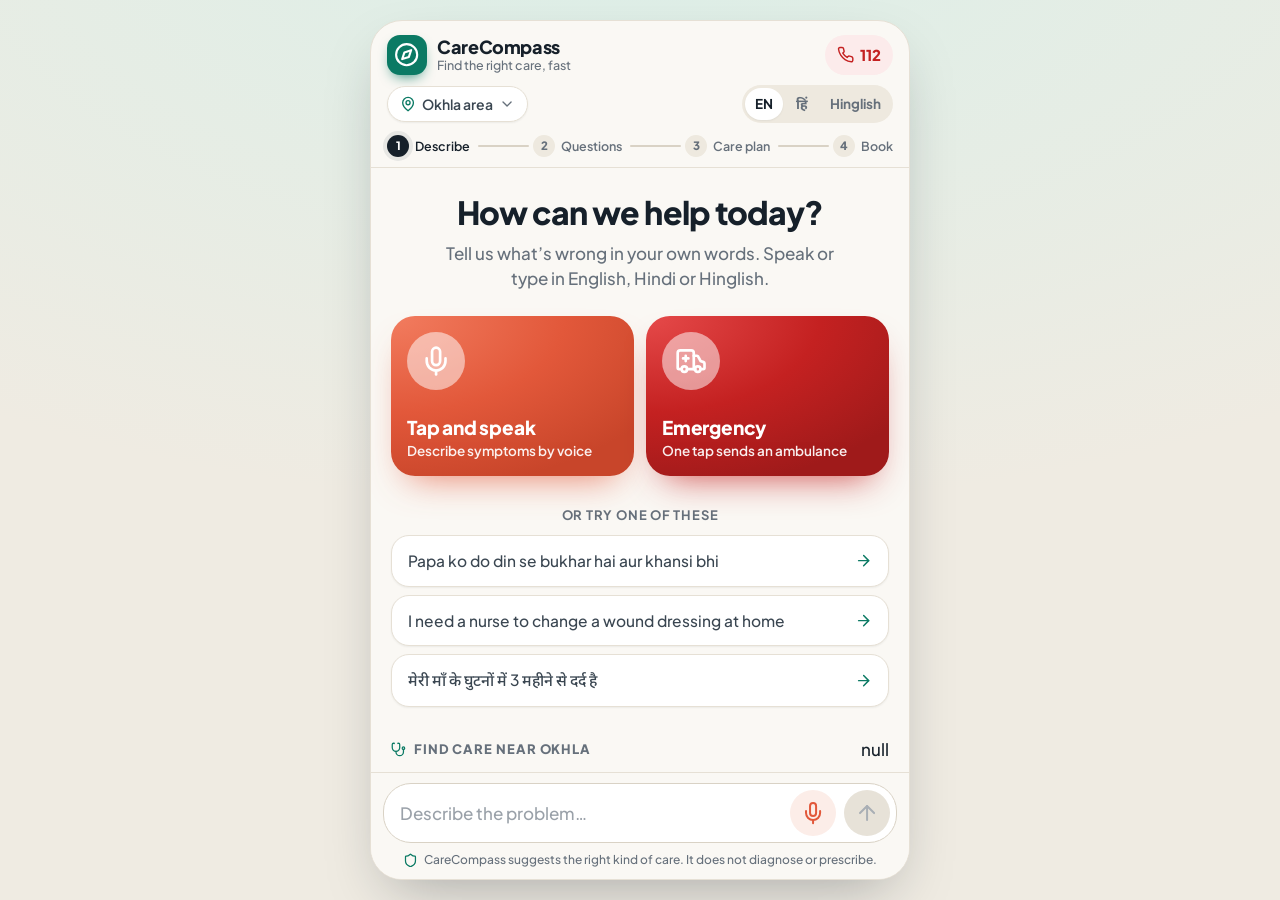
==== commit a273e983: "Home-page caregiver directory, profile appointments page, one-tap emergency with simulated ambulance" ====
--- a/frontend/index.html
+++ b/frontend/index.html
@@ -43,14 +43,20 @@
         <p class="hello" id="hello" hidden></p>
         <h1 class="welcome-title" data-i18n="greeting"></h1>
         <p class="welcome-sub" data-i18n="greetingSub"></p>
-        <button class="hero-mic" id="heroMic" data-i18n-aria="tapToSpeak">
-          <span class="hero-halo"></span><span class="hero-halo h2"></span>
-          <i data-icon="mic"></i>
-        </button>
-        <p class="hero-label" data-i18n="tapToSpeak"></p>
+        <div class="tiles">
+          <button class="tile talk" id="heroMic">
+            <span class="tile-orb"><span class="hero-halo"></span><span class="hero-halo h2"></span><i data-icon="mic"></i></span>
+            <span class="tile-text"><b data-i18n="tapToSpeak"></b><small data-i18n="talkSub"></small></span>
+          </button>
+          <button class="tile sos-tile" id="sosBtn">
+            <span class="tile-orb"><span class="hero-halo"></span><span class="hero-halo h2"></span><i data-icon="ambulance"></i></span>
+            <span class="tile-text"><b data-i18n="sosBig"></b><small data-i18n="sosBigSub"></small></span>
+          </button>
+        </div>
         <p class="examples-title" data-i18n="tryOne"></p>
         <div class="examples" id="examples"></div>
         <div class="home-account" id="homeAccount"></div>
+        <section class="directory" id="directory"></section>
       </section>
     </main>
 
@@ -96,10 +102,25 @@
         <a class="em-call" href="tel:108">
           <i data-icon="phone"></i><span><b data-i18n="call108"></b><small data-i18n="call108Sub"></small></span>
         </a>
+        <button class="em-call" id="emAmb">
+          <i data-icon="ambulance"></i><span><b data-i18n="sosSendAmb"></b><small data-i18n="sosSendAmbSub"></small></span>
+        </button>
         <p class="em-while" data-i18n="emWhile"></p>
         <ol class="em-steps" id="emSteps"></ol>
         <button class="em-back" id="emBack" data-i18n="emBack"></button>
       </div>
+    </div>
+
+    <!-- One-tap emergency: countdown, simulated dispatch, live ambulance map (sos.js) -->
+    <div class="sos-screen" id="sos" role="alertdialog" aria-modal="true" data-i18n-aria="sosBig" hidden></div>
+
+    <!-- Profile: the signed-in user's appointments -->
+    <div class="page" id="profile" role="dialog" aria-modal="true" aria-labelledby="pfTitle" hidden>
+      <header class="page-bar">
+        <button class="icon-btn" id="pfBack" data-i18n-aria="back"><i data-icon="arrowLeft"></i></button>
+        <h2 id="pfTitle" data-i18n="profile"></h2>
+      </header>
+      <div class="page-body" id="pfBody"></div>
     </div>
 
     <!-- Bottom sheet: location picker, booking confirmation -->
--- a/frontend/styles.css
+++ b/frontend/styles.css
@@ -139,24 +139,12 @@
 .welcome-title { font-size: clamp(26px, 7vw, 32px); font-weight: 800; letter-spacing: -.03em; line-height: 1.15; }
 .welcome-sub { margin-top: 10px; color: var(--muted); max-width: 34ch; }
 
-.hero-mic {
-  position: relative; display: grid; place-items: center;
-  width: 132px; height: 132px; margin: 34px 0 14px; border-radius: 50%;
-  background: radial-gradient(circle at 35% 30%, #F27C5F, var(--voice) 55%, var(--voice-600));
-  color: #fff; font-size: 48px;
-  box-shadow: 0 18px 40px -14px rgb(226 88 58 / .7), inset 0 -6px 16px rgb(0 0 0 / .12);
-  transition: transform .2s var(--ease);
-}
-.hero-mic:hover { transform: scale(1.04); }
-.hero-mic:active { transform: scale(.97); }
-.hero-mic > .icon { position: relative; z-index: 1; }
 .hero-halo {
   position: absolute; inset: 0; border-radius: 50%;
-  background: var(--voice); opacity: .22;
+  background: #fff; opacity: .22;
   animation: breathe 2.8s var(--ease) infinite;
 }
 .hero-halo.h2 { animation-delay: 1.4s; }
-.hero-label { font-weight: 700; font-size: 18px; }
 .examples-title { margin: 28px 0 10px; font-size: 13px; font-weight: 700; letter-spacing: .06em; text-transform: uppercase; color: var(--muted); }
 .examples { display: flex; flex-direction: column; gap: 8px; width: 100%; }
 .example {
@@ -241,7 +229,7 @@
 .u-dot { width: 10px; height: 10px; border-radius: 50%; background: currentColor; box-shadow: 0 0 0 4px color-mix(in srgb, currentColor 18%, transparent); }
 .urgency.u-same_day { background: var(--amber-50); color: var(--amber); }
 .urgency.u-same_day .u-dot { animation: pulse-dot 1.8s infinite; }
-.urgency.u-immediate { background: var(--red-50); color: var(--red); }
+.urgency.u-emergency, .urgency.u-immediate { background: var(--red-50); color: var(--red); }
 .explain { font-size: 17px; font-weight: 600; color: var(--ink); }
 .why { padding: 12px 14px; border-radius: var(--r-sm); background: #F6F3EC; }
 .why p:last-child { margin-top: 4px; font-size: 15px; color: var(--ink-2); }
@@ -345,7 +333,7 @@
 .send-btn { background: var(--brand); color: #fff; }
 .send-btn:disabled { background: #E7E2D8; color: #A9AFB5; }
 .mic-btn:active, .send-btn:active:not(:disabled) { transform: scale(.94); }
-.app.busy .mic-btn, .app.busy .hero-mic, .app.busy .example { opacity: .5; pointer-events: none; }
+.app.busy .mic-btn, .app.busy .tile.talk, .app.busy .example { opacity: .5; pointer-events: none; }
 .disclaimer { display: flex; align-items: center; justify-content: center; gap: 6px; margin-top: 8px; font-size: 12px; color: var(--muted); text-align: center; }
 .disclaimer .icon { font-size: 13px; color: var(--brand); }
 
@@ -473,6 +461,7 @@
 .em-call > span { display: flex; flex-direction: column; line-height: 1.15; }
 .em-call b { font-size: 24px; font-weight: 800; }
 .em-call small { font-size: 14px; font-weight: 600; opacity: .85; }
+button.em-call { width: 100%; text-align: left; font: inherit; }
 .em-call.primary { background: #fff; color: var(--red); border-color: #fff; box-shadow: 0 16px 30px -14px rgb(0 0 0 / .5); }
 .em-call.primary .icon { animation: ring-phone 1.2s infinite; }
 .em-while { margin-top: 10px; font-size: 13px; font-weight: 800; letter-spacing: .08em; text-transform: uppercase; opacity: .8; }
@@ -514,6 +503,14 @@
 .loc-option.gps .icon { color: var(--brand); }
 .loc-option.loading .icon { animation: spin 1s linear infinite; }
 .loc-list { display: grid; grid-template-columns: 1fr 1fr; gap: 2px 6px; }
+.coord-form { margin-top: 14px; padding-top: 14px; border-top: 1px solid var(--line-2); }
+.coord-title { font-size: 14px; font-weight: 600; color: var(--muted); margin-bottom: 8px; }
+.coord-row { display: grid; grid-template-columns: 1fr 1fr auto; gap: 8px; }
+.coord-input { min-width: 0; padding: 11px 12px; border: 1.5px solid var(--line-2); border-radius: var(--r-sm); font: inherit; font-size: 15px; background: #fff; }
+.coord-input:focus { outline: none; border-color: var(--brand); }
+.coord-btn { padding: 0 16px; border: 0; border-radius: var(--r-sm); background: var(--brand); color: #fff; font: inherit; font-weight: 700; cursor: pointer; }
+.coord-msg { min-height: 1em; margin-top: 8px; font-size: 14px; color: var(--muted); }
+.coord-msg.warn { color: var(--amber); font-weight: 600; }
 
 .booked { display: flex; flex-direction: column; align-items: center; text-align: center; gap: 4px; }
 .check-anim {
@@ -624,6 +621,218 @@
 .acct-sub { font-size: 14px; color: var(--muted); }
 .ghost-btn.wide { width: 100%; }
 
+/* ------------------------------------------------------------ home tiles: talk + one-tap emergency */
+
+.tiles { display: grid; grid-template-columns: 1fr 1fr; gap: 12px; width: 100%; margin: 24px 0 2px; }
+.tile {
+  position: relative; display: flex; flex-direction: column; align-items: flex-start; justify-content: space-between; gap: 18px;
+  min-height: 160px; padding: 16px; border-radius: var(--r-lg); color: #fff; text-align: left; overflow: hidden;
+  transition: transform .2s var(--ease), box-shadow .2s;
+}
+.tile.talk { background: radial-gradient(130% 110% at 0% 0%, #F27C5F, var(--voice) 55%, var(--voice-600)); box-shadow: 0 18px 36px -18px rgb(226 88 58 / .8); }
+.tile.sos-tile { background: radial-gradient(130% 110% at 0% 0%, #E64A4A, var(--red) 55%, var(--red-600)); box-shadow: 0 18px 36px -18px rgb(196 33 33 / .85); }
+.tile:hover { transform: translateY(-2px); }
+.tile:active { transform: scale(.98); }
+.tile-orb { position: relative; display: grid; place-items: center; width: 58px; height: 58px; border-radius: 50%; background: rgb(255 255 255 / .2); font-size: 28px; }
+.tile-orb > .icon { position: relative; z-index: 1; }
+.tile-text { display: flex; flex-direction: column; }
+.tile-text b { font-size: 19px; font-weight: 800; letter-spacing: -.01em; line-height: 1.2; }
+.tile-text small { margin-top: 3px; font-size: 13.5px; font-weight: 600; line-height: 1.3; opacity: .92; }
+
+/* ------------------------------------------------------------ directory */
+
+.directory { width: 100%; margin-top: 30px; text-align: left; display: flex; flex-direction: column; gap: 12px; }
+.directory:empty { display: none; }
+.dir-head, .home-h-row { display: flex; align-items: center; justify-content: space-between; gap: 10px; }
+.home-h-row .text-btn.inline { height: 30px; font-size: 13.5px; gap: 2px; }
+.dir-count { flex: none; font-size: 13px; font-weight: 700; color: var(--muted); }
+.dir-controls { display: flex; flex-direction: column; gap: 10px; }
+.dir-search {
+  display: flex; align-items: center; gap: 8px; height: 48px; padding: 0 16px; border-radius: 999px;
+  background: var(--surface); border: 1.5px solid var(--line-2); color: var(--muted);
+  transition: border-color .2s, box-shadow .2s;
+}
+.dir-search:focus-within { border-color: var(--brand); box-shadow: 0 0 0 4px var(--brand-50); }
+.dir-search input { flex: 1; min-width: 0; border: 0; outline: 0; background: none; font: inherit; font-size: 16px; color: var(--ink); }
+.seg { display: flex; gap: 4px; padding: 4px; background: #EEE9DF; border-radius: 999px; overflow-x: auto; scrollbar-width: none; }
+.seg button {
+  flex: 1 0 auto; display: inline-flex; align-items: center; justify-content: center;
+  height: 36px; padding: 0 12px; border-radius: 999px; font-size: 14px; font-weight: 700; color: var(--muted); white-space: nowrap;
+}
+.seg button.on { background: var(--surface); color: var(--ink); box-shadow: var(--shadow-sm); }
+.seg-n { margin-left: 6px; padding: 0 7px; border-radius: 999px; background: #EEE9DF; font-size: 12px; }
+.filters { display: flex; gap: 8px; overflow-x: auto; scrollbar-width: none; margin: 0 -16px; padding: 2px 16px; }
+.filters::-webkit-scrollbar, .seg::-webkit-scrollbar { display: none; }
+.fchip, .pill-select {
+  flex: none; display: inline-flex; align-items: center; gap: 6px; height: 38px; padding: 0 14px; border-radius: 999px;
+  background: var(--surface); border: 1.5px solid var(--line-2); font-size: 14px; font-weight: 700; color: var(--ink-2); white-space: nowrap;
+}
+.fchip .icon { color: var(--muted); font-size: 14px; }
+.fchip.on, .pill-select.on { background: var(--brand-50); border-color: var(--brand); color: var(--brand-600); }
+.fchip.on .icon { color: var(--brand); }
+.pill-select { position: relative; padding-right: 32px; }
+.pill-select select { appearance: none; border: 0; background: none; font: inherit; color: inherit; outline: 0; cursor: pointer; max-width: 170px; }
+.pill-select .chev { position: absolute; right: 11px; pointer-events: none; font-size: 14px; color: var(--muted); }
+.pill-select:focus-within { box-shadow: 0 0 0 4px var(--brand-50); }
+.sr-only { position: absolute; width: 1px; height: 1px; overflow: hidden; clip: rect(0 0 0 0); white-space: nowrap; }
+
+.dir-list { display: flex; flex-direction: column; gap: 10px; transition: opacity .2s; }
+.dir-list.loading { opacity: .5; }
+.dir-card {
+  display: flex; flex-direction: column; gap: 10px; padding: 16px; border-radius: var(--r-lg);
+  background: var(--surface); border: 1px solid var(--line); box-shadow: var(--shadow-sm);
+  animation: rise .35s var(--ease) both; animation-delay: var(--d, 0ms);
+}
+.dir-card.off { opacity: .6; }
+.stats, .tags { display: flex; flex-wrap: wrap; gap: 6px; }
+.stat { display: inline-flex; align-items: center; gap: 5px; padding: 4px 10px; border-radius: 999px; background: #F6F3EC; font-size: 13.5px; font-weight: 700; color: var(--ink-2); }
+.stat .icon { color: var(--brand); font-size: 14px; }
+.tag { padding: 3px 10px; border-radius: 999px; border: 1px solid var(--brand-100); color: var(--brand-600); font-size: 12.5px; font-weight: 700; }
+.tag.more { border-style: dashed; }
+.next { display: flex; align-items: center; gap: 8px; min-width: 0; font-size: 14px; font-weight: 700; }
+.next .icon { color: var(--brand); font-size: 18px; }
+.next small { display: block; font-size: 11px; font-weight: 800; letter-spacing: .05em; text-transform: uppercase; color: var(--muted); }
+.next.off, .next.off .icon { color: var(--muted); font-weight: 600; }
+.dir-card .book-btn { min-width: 96px; height: 44px; background: var(--brand); }
+.dir-empty {
+  display: flex; flex-direction: column; align-items: center; gap: 4px; padding: 20px; border-radius: var(--r-lg);
+  background: var(--surface); border: 1px dashed var(--line-2); color: var(--muted); text-align: center; font-weight: 600;
+}
+.more-btn { height: 46px; }
+.cg-avatar.lg { width: 64px; height: 64px; margin: 6px 0 10px; font-size: 22px; }
+
+/* ------------------------------------------------------------ profile page */
+
+.page {
+  position: absolute; inset: 0; z-index: 25; display: flex; flex-direction: column; background: var(--app);
+  opacity: 0; transform: translateX(24px); transition: opacity .25s var(--ease), transform .25s var(--ease);
+}
+.page.open { opacity: 1; transform: none; }
+.page-bar { display: flex; align-items: center; gap: 6px; padding: 14px 12px 10px; border-bottom: 1px solid var(--line); }
+.page-bar h2 { font-size: 19px; font-weight: 800; letter-spacing: -.01em; }
+.page-body { flex: 1; overflow-y: auto; padding: 18px 16px calc(24px + env(safe-area-inset-bottom)); display: flex; flex-direction: column; gap: 16px; }
+.pf-card { display: flex; flex-direction: column; gap: 16px; padding: 18px; border-radius: var(--r-lg); background: linear-gradient(135deg, var(--brand), var(--brand-600)); color: #fff; box-shadow: var(--shadow); }
+.pf-card .acct-sub { color: rgb(255 255 255 / .8); }
+.pf-card .acct-avatar { background: rgb(255 255 255 / .2); color: #fff; }
+.pf-stats { display: grid; grid-template-columns: repeat(3, 1fr); gap: 8px; }
+.pf-stat { display: flex; flex-direction: column; padding: 10px 12px; border-radius: 14px; background: rgb(255 255 255 / .14); }
+.pf-stat b { font-size: 22px; font-weight: 800; line-height: 1.1; }
+.pf-stat span { font-size: 12.5px; font-weight: 600; opacity: .85; }
+.appts { display: flex; flex-direction: column; gap: 10px; }
+.appt { display: flex; gap: 14px; padding: 14px; border-radius: var(--r-lg); background: var(--surface); border: 1px solid var(--line); box-shadow: var(--shadow-sm); animation: rise .3s var(--ease) both; }
+.appt.past { opacity: .82; }
+.appt-date {
+  flex: none; display: flex; flex-direction: column; align-items: center; justify-content: center;
+  width: 58px; height: 70px; border-radius: 16px; background: var(--brand-50); color: var(--brand-600); line-height: 1.15;
+}
+.appt.past .appt-date { background: #EEE9DF; color: var(--muted); }
+.appt-date b { font-size: 24px; font-weight: 800; }
+.appt-date small { font-size: 11px; font-weight: 800; letter-spacing: .05em; text-transform: uppercase; }
+.appt-main { flex: 1; min-width: 0; display: flex; flex-direction: column; gap: 3px; }
+.appt-time { display: flex; align-items: center; gap: 6px; font-size: 13.5px; font-weight: 700; color: var(--brand-600); }
+.appt h4 { font-size: 17px; font-weight: 800; letter-spacing: -.01em; }
+.appt-role { font-size: 13.5px; color: var(--muted); }
+.appt-tags { display: flex; flex-wrap: wrap; align-items: center; gap: 6px; margin-top: 6px; }
+.src { display: inline-flex; align-items: center; gap: 5px; padding: 3px 9px; border-radius: 999px; font-size: 12px; font-weight: 800; }
+.src.ai { background: var(--voice-50); color: var(--voice-600); }
+.src.manual { background: #E8EEF6; color: #2A5C9A; }
+.appt-ref { font-size: 12px; font-weight: 700; color: var(--muted); font-variant-numeric: tabular-nums; }
+.appt .text-btn.inline { align-self: flex-start; height: 34px; font-size: 14px; gap: 2px; }
+
+/* ------------------------------------------------------------ one-tap emergency: countdown, request, tracking */
+
+.sos-screen {
+  position: absolute; inset: 0; z-index: 45; display: flex; flex-direction: column; overflow: hidden;
+  background: linear-gradient(180deg, #D42A2A 0%, #8E1414 100%); color: #fff;
+  opacity: 0; transition: opacity .2s;
+}
+.sos-screen.open { opacity: 1; }
+.sos-screen[data-mode="track"] { background: var(--app); color: var(--ink); }
+.sos-count, .sos-req {
+  flex: 1; display: flex; flex-direction: column; align-items: center; justify-content: center; gap: 14px;
+  padding: 32px 22px calc(24px + env(safe-area-inset-bottom)); text-align: center; overflow-y: auto;
+}
+.sos-kicker { display: inline-flex; align-items: center; gap: 8px; font-size: 15px; font-weight: 800; letter-spacing: .08em; text-transform: uppercase; }
+.sos-ring { position: relative; display: grid; place-items: center; width: 220px; height: 220px; margin: 6px 0; }
+.sos-ring svg { position: absolute; inset: 0; transform: rotate(-90deg); }
+.sos-ring circle { fill: none; stroke-width: 12; }
+.sos-ring .track { stroke: rgb(255 255 255 / .18); }
+.sos-ring .arc { stroke: #fff; stroke-linecap: round; transition: stroke-dashoffset 1s linear; }
+.sos-num { font-size: 92px; font-weight: 800; letter-spacing: -.04em; line-height: 1; font-variant-numeric: tabular-nums; animation: beat 1s var(--ease) infinite; }
+.sos-share { max-width: 32ch; font-size: 16px; opacity: .92; }
+.sos-where { display: inline-flex; align-items: center; gap: 6px; max-width: 100%; padding: 6px 12px; border-radius: 999px; background: rgb(0 0 0 / .18); font-size: 14px; font-weight: 700; }
+.sos-cancel {
+  display: flex; align-items: center; justify-content: center; gap: 10px; width: 100%; max-width: 380px; height: 64px; margin-top: 14px;
+  border-radius: 999px; background: #fff; color: var(--red); font-size: 20px; font-weight: 800; box-shadow: 0 16px 30px -14px rgb(0 0 0 / .5);
+}
+.sos-now, .sos-close { height: 48px; padding: 0 20px; color: #fff; font-weight: 800; text-decoration: underline; text-underline-offset: 4px; opacity: .9; }
+.sos-pulse { display: grid; place-items: center; width: 112px; height: 112px; border-radius: 50%; background: rgb(255 255 255 / .16); font-size: 52px; animation: alarm 1.4s var(--ease) infinite; }
+.sos-req h2 { font-size: 26px; font-weight: 800; letter-spacing: -.02em; }
+.sos-req .em-call { width: 100%; max-width: 380px; }
+.sos-steps { list-style: none; padding: 0; display: flex; flex-direction: column; gap: 10px; width: 100%; max-width: 380px; text-align: left; }
+.sos-steps li { display: flex; align-items: center; gap: 12px; padding: 12px 14px; border-radius: 16px; background: rgb(0 0 0 / .14); font-size: 15.5px; font-weight: 600; opacity: .5; transition: opacity .3s; }
+.sos-steps li.doing, .sos-steps li.done { opacity: 1; }
+.sos-steps .st { flex: none; width: 22px; height: 22px; border-radius: 50%; border: 2.5px solid rgb(255 255 255 / .5); }
+.sos-steps li.doing .st { border-top-color: #fff; animation: spin .7s linear infinite; }
+.sos-steps li.done .st {
+  border-color: #fff;
+  background: #fff url("data:image/svg+xml,%3Csvg xmlns='http://www.w3.org/2000/svg' viewBox='0 0 24 24' fill='none' stroke='%23C42121' stroke-width='3.5' stroke-linecap='round' stroke-linejoin='round'%3E%3Cpath d='M20 6 9 17l-5-5'/%3E%3C/svg%3E") center / 13px no-repeat;
+}
+
+.sos-track { position: relative; flex: 1; display: flex; flex-direction: column; min-height: 0; }
+.sos-map { flex: 0 0 46%; min-height: 220px; background: #E9E5DC; }
+.sim-badge {
+  position: absolute; top: 12px; left: 50%; transform: translateX(-50%); z-index: 500;
+  padding: 6px 12px; border-radius: 999px; background: rgb(22 32 42 / .82); color: #fff; font-size: 12.5px; font-weight: 800; white-space: nowrap;
+}
+.trk-panel {
+  position: relative; z-index: 500; flex: 1; overflow-y: auto; margin-top: -22px;
+  display: flex; flex-direction: column; gap: 14px; padding: 18px 16px calc(18px + env(safe-area-inset-bottom));
+  background: var(--surface); border-radius: 26px 26px 0 0; box-shadow: 0 -12px 30px -16px rgb(22 32 42 / .35);
+}
+.trk-top { display: flex; justify-content: space-between; align-items: flex-start; gap: 12px; }
+.trk-status { display: inline-flex; align-items: center; gap: 8px; font-size: 13px; font-weight: 800; letter-spacing: .06em; text-transform: uppercase; color: var(--red); }
+.trk-status::before { content: ""; width: 9px; height: 9px; border-radius: 50%; background: currentColor; animation: blink 1.2s infinite; }
+.sos-track.arrived .trk-status { color: var(--green); }
+.sos-track.arrived .trk-status::before { animation: none; }
+.trk-eta { font-size: 34px; font-weight: 800; letter-spacing: -.03em; line-height: 1.1; }
+.trk-eta:empty { display: none; }
+.trk-away { font-size: 15px; font-weight: 600; color: var(--muted); }
+.trk-ref { flex: none; padding: 4px 10px; border-radius: 999px; background: #F6F3EC; font-size: 12.5px; font-weight: 800; color: var(--muted); }
+.trk-bar { display: block; height: 6px; border-radius: 6px; background: #EEE9DF; overflow: hidden; }
+.trk-bar > span { display: block; width: 0; height: 100%; border-radius: inherit; background: var(--red); }
+.sos-track.arrived .trk-bar > span { background: var(--green); }
+.trk-grid { display: grid; grid-template-columns: 1fr 1fr; gap: 12px 10px; }
+.trk-row { display: flex; align-items: center; gap: 10px; min-width: 0; }
+.trk-row > span:last-child { min-width: 0; }
+.trk-ic { flex: none; display: grid; place-items: center; width: 38px; height: 38px; border-radius: 12px; background: var(--red-50); color: var(--red); font-size: 18px; }
+.trk-row { align-items: flex-start; }
+.trk-row small { display: block; font-size: 12px; font-weight: 700; line-height: 1.3; color: var(--muted); }
+.trk-row b { display: block; font-size: 14.5px; font-weight: 800; line-height: 1.3; overflow-wrap: anywhere; }
+.brief { display: flex; flex-direction: column; gap: 10px; padding: 14px; border-radius: var(--r); background: #F6F3EC; }
+.brief h3 { display: flex; align-items: center; gap: 8px; font-size: 14px; font-weight: 800; }
+.brief h3 .icon { color: var(--brand); }
+.brief small { font-size: 12px; font-weight: 800; letter-spacing: .05em; text-transform: uppercase; color: var(--muted); }
+.said { margin: 4px 0 0; padding: 0; list-style: none; display: flex; flex-direction: column; gap: 4px; font-size: 15px; font-weight: 600; }
+.brief .muted { font-size: 14px; color: var(--ink-2); }
+.brief .em-flag { background: #fff; border: 1px solid #F1C4C4; color: var(--red-600); }
+.brief-loc { display: flex; align-items: center; gap: 6px; font-size: 14px; font-weight: 700; color: var(--ink-2); }
+.prod { padding: 10px 14px; border: 1px dashed var(--line-2); border-radius: var(--r); font-size: 14px; color: var(--ink-2); }
+.prod summary { display: flex; align-items: center; gap: 8px; font-weight: 800; cursor: pointer; list-style: none; }
+.prod summary::-webkit-details-marker { display: none; }
+.prod p { margin: 8px 0 6px; }
+.prod ul { margin: 0; padding-left: 18px; display: flex; flex-direction: column; gap: 4px; }
+.prod code { padding: 2px 6px; border-radius: 6px; background: #F6F3EC; font-size: 12.5px; }
+.trk-actions { display: grid; grid-template-columns: 1fr 1fr; gap: 8px; }
+button.em-mini { background: var(--surface); font: inherit; font-weight: 800; }
+.pin-you span {
+  display: block; width: 22px; height: 22px; border-radius: 50%; background: #1F6FEB; border: 4px solid #fff;
+  box-shadow: 0 0 0 0 rgb(31 111 235 / .5), 0 2px 6px rgb(0 0 0 / .3); animation: you 1.8s infinite;
+}
+.pin-amb { display: grid !important; place-items: center; border-radius: 12px; background: var(--red); color: #fff; border: 3px solid #fff; box-shadow: 0 6px 14px -4px rgb(0 0 0 / .45); }
+.pin-amb .icon { font-size: 20px; }
+.map-fail { display: flex; align-items: center; justify-content: center; gap: 8px; height: 100%; padding: 20px; color: var(--muted); font-weight: 600; text-align: center; }
+
 /* ------------------------------------------------------------ misc */
 
 .brand-tag.is-demo { color: var(--amber); font-weight: 700; }
@@ -643,6 +852,8 @@
 @keyframes pop { from { transform: scale(.4); opacity: 0; } }
 @keyframes draw { to { stroke-dashoffset: 0; } }
 @keyframes blink { 50% { opacity: .3; } }
+@keyframes beat { 0%, 100% { transform: scale(1); } 15% { transform: scale(1.08); } }
+@keyframes you { 70% { box-shadow: 0 0 0 16px rgb(31 111 235 / 0), 0 2px 6px rgb(0 0 0 / .3); } 100% { box-shadow: 0 0 0 0 rgb(31 111 235 / 0), 0 2px 6px rgb(0 0 0 / .3); } }
 
 @media (prefers-reduced-motion: reduce) {
   *, *::before, *::after { animation-duration: .01ms !important; animation-iteration-count: 1 !important; transition-duration: .01ms !important; }
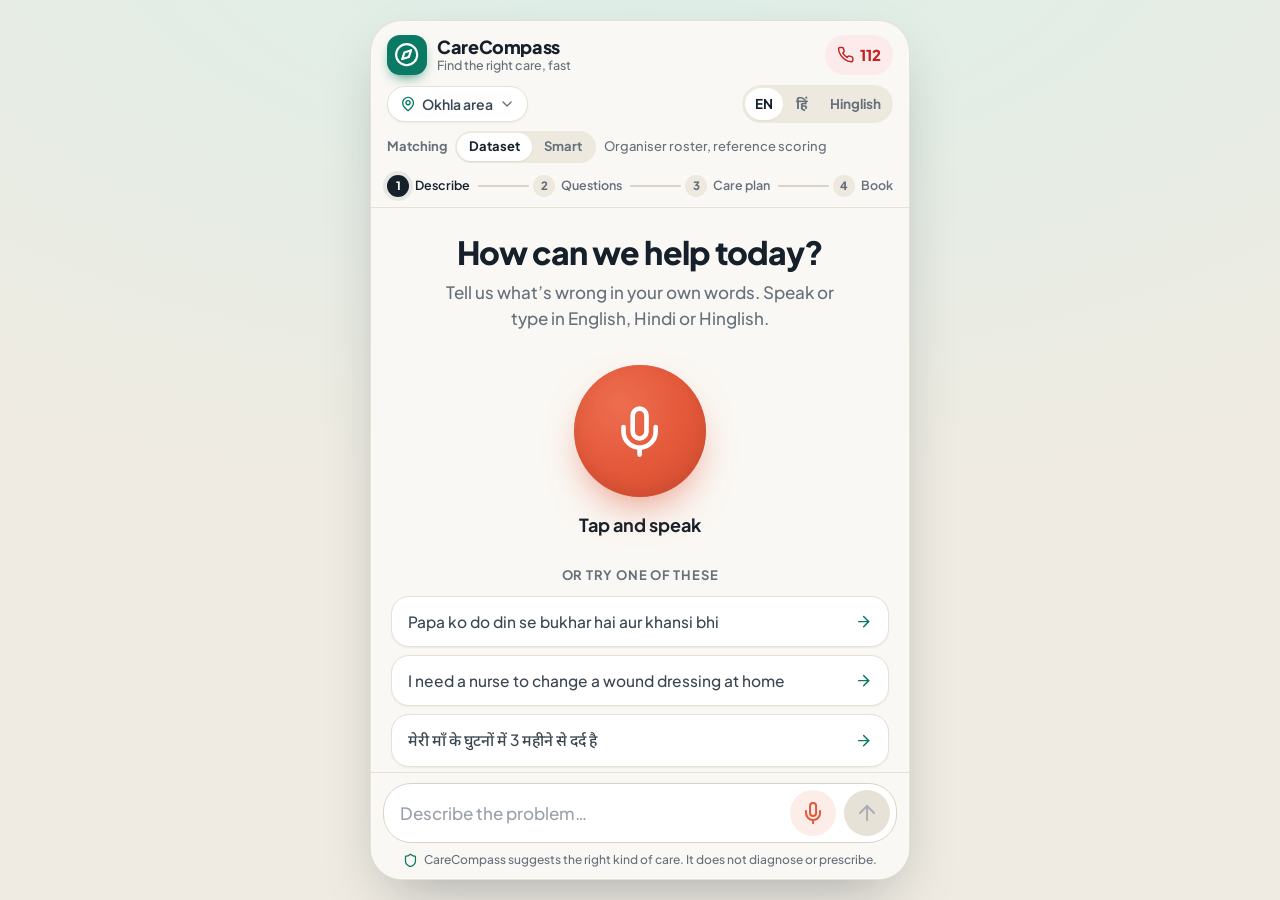
==== commit e7f21632: "UI: Dataset / Smart matching toggle, smart care plan details and provider factor chips" ====
--- a/frontend/index.html
+++ b/frontend/index.html
@@ -35,6 +35,11 @@
       </button>
       <div class="lang-switch" id="langSwitch" role="radiogroup" data-i18n-aria="changeLang"></div>
     </div>
+    <div class="modebar">
+      <span class="modebar-label" data-i18n="modeLabel"></span>
+      <div class="mode-switch" id="modeSwitch" role="radiogroup" data-i18n-aria="modeLabel"></div>
+      <span class="modebar-hint" id="modeHint"></span>
+    </div>
 
     <ol class="steps" id="steps" aria-label="Progress"></ol>
 
@@ -43,20 +48,14 @@
         <p class="hello" id="hello" hidden></p>
         <h1 class="welcome-title" data-i18n="greeting"></h1>
         <p class="welcome-sub" data-i18n="greetingSub"></p>
-        <div class="tiles">
-          <button class="tile talk" id="heroMic">
-            <span class="tile-orb"><span class="hero-halo"></span><span class="hero-halo h2"></span><i data-icon="mic"></i></span>
-            <span class="tile-text"><b data-i18n="tapToSpeak"></b><small data-i18n="talkSub"></small></span>
-          </button>
-          <button class="tile sos-tile" id="sosBtn">
-            <span class="tile-orb"><span class="hero-halo"></span><span class="hero-halo h2"></span><i data-icon="ambulance"></i></span>
-            <span class="tile-text"><b data-i18n="sosBig"></b><small data-i18n="sosBigSub"></small></span>
-          </button>
-        </div>
+        <button class="hero-mic" id="heroMic" data-i18n-aria="tapToSpeak">
+          <span class="hero-halo"></span><span class="hero-halo h2"></span>
+          <i data-icon="mic"></i>
+        </button>
+        <p class="hero-label" data-i18n="tapToSpeak"></p>
         <p class="examples-title" data-i18n="tryOne"></p>
         <div class="examples" id="examples"></div>
         <div class="home-account" id="homeAccount"></div>
-        <section class="directory" id="directory"></section>
       </section>
     </main>
 
@@ -102,25 +101,10 @@
         <a class="em-call" href="tel:108">
           <i data-icon="phone"></i><span><b data-i18n="call108"></b><small data-i18n="call108Sub"></small></span>
         </a>
-        <button class="em-call" id="emAmb">
-          <i data-icon="ambulance"></i><span><b data-i18n="sosSendAmb"></b><small data-i18n="sosSendAmbSub"></small></span>
-        </button>
         <p class="em-while" data-i18n="emWhile"></p>
         <ol class="em-steps" id="emSteps"></ol>
         <button class="em-back" id="emBack" data-i18n="emBack"></button>
       </div>
-    </div>
-
-    <!-- One-tap emergency: countdown, simulated dispatch, live ambulance map (sos.js) -->
-    <div class="sos-screen" id="sos" role="alertdialog" aria-modal="true" data-i18n-aria="sosBig" hidden></div>
-
-    <!-- Profile: the signed-in user's appointments -->
-    <div class="page" id="profile" role="dialog" aria-modal="true" aria-labelledby="pfTitle" hidden>
-      <header class="page-bar">
-        <button class="icon-btn" id="pfBack" data-i18n-aria="back"><i data-icon="arrowLeft"></i></button>
-        <h2 id="pfTitle" data-i18n="profile"></h2>
-      </header>
-      <div class="page-body" id="pfBody"></div>
     </div>
 
     <!-- Bottom sheet: location picker, booking confirmation -->
--- a/frontend/styles.css
+++ b/frontend/styles.css
@@ -139,12 +139,24 @@
 .welcome-title { font-size: clamp(26px, 7vw, 32px); font-weight: 800; letter-spacing: -.03em; line-height: 1.15; }
 .welcome-sub { margin-top: 10px; color: var(--muted); max-width: 34ch; }
 
+.hero-mic {
+  position: relative; display: grid; place-items: center;
+  width: 132px; height: 132px; margin: 34px 0 14px; border-radius: 50%;
+  background: radial-gradient(circle at 35% 30%, #F27C5F, var(--voice) 55%, var(--voice-600));
+  color: #fff; font-size: 48px;
+  box-shadow: 0 18px 40px -14px rgb(226 88 58 / .7), inset 0 -6px 16px rgb(0 0 0 / .12);
+  transition: transform .2s var(--ease);
+}
+.hero-mic:hover { transform: scale(1.04); }
+.hero-mic:active { transform: scale(.97); }
+.hero-mic > .icon { position: relative; z-index: 1; }
 .hero-halo {
   position: absolute; inset: 0; border-radius: 50%;
-  background: #fff; opacity: .22;
+  background: var(--voice); opacity: .22;
   animation: breathe 2.8s var(--ease) infinite;
 }
 .hero-halo.h2 { animation-delay: 1.4s; }
+.hero-label { font-weight: 700; font-size: 18px; }
 .examples-title { margin: 28px 0 10px; font-size: 13px; font-weight: 700; letter-spacing: .06em; text-transform: uppercase; color: var(--muted); }
 .examples { display: flex; flex-direction: column; gap: 8px; width: 100%; }
 .example {
@@ -333,7 +345,7 @@
 .send-btn { background: var(--brand); color: #fff; }
 .send-btn:disabled { background: #E7E2D8; color: #A9AFB5; }
 .mic-btn:active, .send-btn:active:not(:disabled) { transform: scale(.94); }
-.app.busy .mic-btn, .app.busy .tile.talk, .app.busy .example { opacity: .5; pointer-events: none; }
+.app.busy .mic-btn, .app.busy .hero-mic, .app.busy .example { opacity: .5; pointer-events: none; }
 .disclaimer { display: flex; align-items: center; justify-content: center; gap: 6px; margin-top: 8px; font-size: 12px; color: var(--muted); text-align: center; }
 .disclaimer .icon { font-size: 13px; color: var(--brand); }
 
@@ -461,7 +473,6 @@
 .em-call > span { display: flex; flex-direction: column; line-height: 1.15; }
 .em-call b { font-size: 24px; font-weight: 800; }
 .em-call small { font-size: 14px; font-weight: 600; opacity: .85; }
-button.em-call { width: 100%; text-align: left; font: inherit; }
 .em-call.primary { background: #fff; color: var(--red); border-color: #fff; box-shadow: 0 16px 30px -14px rgb(0 0 0 / .5); }
 .em-call.primary .icon { animation: ring-phone 1.2s infinite; }
 .em-while { margin-top: 10px; font-size: 13px; font-weight: 800; letter-spacing: .08em; text-transform: uppercase; opacity: .8; }
@@ -621,218 +632,6 @@
 .acct-sub { font-size: 14px; color: var(--muted); }
 .ghost-btn.wide { width: 100%; }
 
-/* ------------------------------------------------------------ home tiles: talk + one-tap emergency */
-
-.tiles { display: grid; grid-template-columns: 1fr 1fr; gap: 12px; width: 100%; margin: 24px 0 2px; }
-.tile {
-  position: relative; display: flex; flex-direction: column; align-items: flex-start; justify-content: space-between; gap: 18px;
-  min-height: 160px; padding: 16px; border-radius: var(--r-lg); color: #fff; text-align: left; overflow: hidden;
-  transition: transform .2s var(--ease), box-shadow .2s;
-}
-.tile.talk { background: radial-gradient(130% 110% at 0% 0%, #F27C5F, var(--voice) 55%, var(--voice-600)); box-shadow: 0 18px 36px -18px rgb(226 88 58 / .8); }
-.tile.sos-tile { background: radial-gradient(130% 110% at 0% 0%, #E64A4A, var(--red) 55%, var(--red-600)); box-shadow: 0 18px 36px -18px rgb(196 33 33 / .85); }
-.tile:hover { transform: translateY(-2px); }
-.tile:active { transform: scale(.98); }
-.tile-orb { position: relative; display: grid; place-items: center; width: 58px; height: 58px; border-radius: 50%; background: rgb(255 255 255 / .2); font-size: 28px; }
-.tile-orb > .icon { position: relative; z-index: 1; }
-.tile-text { display: flex; flex-direction: column; }
-.tile-text b { font-size: 19px; font-weight: 800; letter-spacing: -.01em; line-height: 1.2; }
-.tile-text small { margin-top: 3px; font-size: 13.5px; font-weight: 600; line-height: 1.3; opacity: .92; }
-
-/* ------------------------------------------------------------ directory */
-
-.directory { width: 100%; margin-top: 30px; text-align: left; display: flex; flex-direction: column; gap: 12px; }
-.directory:empty { display: none; }
-.dir-head, .home-h-row { display: flex; align-items: center; justify-content: space-between; gap: 10px; }
-.home-h-row .text-btn.inline { height: 30px; font-size: 13.5px; gap: 2px; }
-.dir-count { flex: none; font-size: 13px; font-weight: 700; color: var(--muted); }
-.dir-controls { display: flex; flex-direction: column; gap: 10px; }
-.dir-search {
-  display: flex; align-items: center; gap: 8px; height: 48px; padding: 0 16px; border-radius: 999px;
-  background: var(--surface); border: 1.5px solid var(--line-2); color: var(--muted);
-  transition: border-color .2s, box-shadow .2s;
-}
-.dir-search:focus-within { border-color: var(--brand); box-shadow: 0 0 0 4px var(--brand-50); }
-.dir-search input { flex: 1; min-width: 0; border: 0; outline: 0; background: none; font: inherit; font-size: 16px; color: var(--ink); }
-.seg { display: flex; gap: 4px; padding: 4px; background: #EEE9DF; border-radius: 999px; overflow-x: auto; scrollbar-width: none; }
-.seg button {
-  flex: 1 0 auto; display: inline-flex; align-items: center; justify-content: center;
-  height: 36px; padding: 0 12px; border-radius: 999px; font-size: 14px; font-weight: 700; color: var(--muted); white-space: nowrap;
-}
-.seg button.on { background: var(--surface); color: var(--ink); box-shadow: var(--shadow-sm); }
-.seg-n { margin-left: 6px; padding: 0 7px; border-radius: 999px; background: #EEE9DF; font-size: 12px; }
-.filters { display: flex; gap: 8px; overflow-x: auto; scrollbar-width: none; margin: 0 -16px; padding: 2px 16px; }
-.filters::-webkit-scrollbar, .seg::-webkit-scrollbar { display: none; }
-.fchip, .pill-select {
-  flex: none; display: inline-flex; align-items: center; gap: 6px; height: 38px; padding: 0 14px; border-radius: 999px;
-  background: var(--surface); border: 1.5px solid var(--line-2); font-size: 14px; font-weight: 700; color: var(--ink-2); white-space: nowrap;
-}
-.fchip .icon { color: var(--muted); font-size: 14px; }
-.fchip.on, .pill-select.on { background: var(--brand-50); border-color: var(--brand); color: var(--brand-600); }
-.fchip.on .icon { color: var(--brand); }
-.pill-select { position: relative; padding-right: 32px; }
-.pill-select select { appearance: none; border: 0; background: none; font: inherit; color: inherit; outline: 0; cursor: pointer; max-width: 170px; }
-.pill-select .chev { position: absolute; right: 11px; pointer-events: none; font-size: 14px; color: var(--muted); }
-.pill-select:focus-within { box-shadow: 0 0 0 4px var(--brand-50); }
-.sr-only { position: absolute; width: 1px; height: 1px; overflow: hidden; clip: rect(0 0 0 0); white-space: nowrap; }
-
-.dir-list { display: flex; flex-direction: column; gap: 10px; transition: opacity .2s; }
-.dir-list.loading { opacity: .5; }
-.dir-card {
-  display: flex; flex-direction: column; gap: 10px; padding: 16px; border-radius: var(--r-lg);
-  background: var(--surface); border: 1px solid var(--line); box-shadow: var(--shadow-sm);
-  animation: rise .35s var(--ease) both; animation-delay: var(--d, 0ms);
-}
-.dir-card.off { opacity: .6; }
-.stats, .tags { display: flex; flex-wrap: wrap; gap: 6px; }
-.stat { display: inline-flex; align-items: center; gap: 5px; padding: 4px 10px; border-radius: 999px; background: #F6F3EC; font-size: 13.5px; font-weight: 700; color: var(--ink-2); }
-.stat .icon { color: var(--brand); font-size: 14px; }
-.tag { padding: 3px 10px; border-radius: 999px; border: 1px solid var(--brand-100); color: var(--brand-600); font-size: 12.5px; font-weight: 700; }
-.tag.more { border-style: dashed; }
-.next { display: flex; align-items: center; gap: 8px; min-width: 0; font-size: 14px; font-weight: 700; }
-.next .icon { color: var(--brand); font-size: 18px; }
-.next small { display: block; font-size: 11px; font-weight: 800; letter-spacing: .05em; text-transform: uppercase; color: var(--muted); }
-.next.off, .next.off .icon { color: var(--muted); font-weight: 600; }
-.dir-card .book-btn { min-width: 96px; height: 44px; background: var(--brand); }
-.dir-empty {
-  display: flex; flex-direction: column; align-items: center; gap: 4px; padding: 20px; border-radius: var(--r-lg);
-  background: var(--surface); border: 1px dashed var(--line-2); color: var(--muted); text-align: center; font-weight: 600;
-}
-.more-btn { height: 46px; }
-.cg-avatar.lg { width: 64px; height: 64px; margin: 6px 0 10px; font-size: 22px; }
-
-/* ------------------------------------------------------------ profile page */
-
-.page {
-  position: absolute; inset: 0; z-index: 25; display: flex; flex-direction: column; background: var(--app);
-  opacity: 0; transform: translateX(24px); transition: opacity .25s var(--ease), transform .25s var(--ease);
-}
-.page.open { opacity: 1; transform: none; }
-.page-bar { display: flex; align-items: center; gap: 6px; padding: 14px 12px 10px; border-bottom: 1px solid var(--line); }
-.page-bar h2 { font-size: 19px; font-weight: 800; letter-spacing: -.01em; }
-.page-body { flex: 1; overflow-y: auto; padding: 18px 16px calc(24px + env(safe-area-inset-bottom)); display: flex; flex-direction: column; gap: 16px; }
-.pf-card { display: flex; flex-direction: column; gap: 16px; padding: 18px; border-radius: var(--r-lg); background: linear-gradient(135deg, var(--brand), var(--brand-600)); color: #fff; box-shadow: var(--shadow); }
-.pf-card .acct-sub { color: rgb(255 255 255 / .8); }
-.pf-card .acct-avatar { background: rgb(255 255 255 / .2); color: #fff; }
-.pf-stats { display: grid; grid-template-columns: repeat(3, 1fr); gap: 8px; }
-.pf-stat { display: flex; flex-direction: column; padding: 10px 12px; border-radius: 14px; background: rgb(255 255 255 / .14); }
-.pf-stat b { font-size: 22px; font-weight: 800; line-height: 1.1; }
-.pf-stat span { font-size: 12.5px; font-weight: 600; opacity: .85; }
-.appts { display: flex; flex-direction: column; gap: 10px; }
-.appt { display: flex; gap: 14px; padding: 14px; border-radius: var(--r-lg); background: var(--surface); border: 1px solid var(--line); box-shadow: var(--shadow-sm); animation: rise .3s var(--ease) both; }
-.appt.past { opacity: .82; }
-.appt-date {
-  flex: none; display: flex; flex-direction: column; align-items: center; justify-content: center;
-  width: 58px; height: 70px; border-radius: 16px; background: var(--brand-50); color: var(--brand-600); line-height: 1.15;
-}
-.appt.past .appt-date { background: #EEE9DF; color: var(--muted); }
-.appt-date b { font-size: 24px; font-weight: 800; }
-.appt-date small { font-size: 11px; font-weight: 800; letter-spacing: .05em; text-transform: uppercase; }
-.appt-main { flex: 1; min-width: 0; display: flex; flex-direction: column; gap: 3px; }
-.appt-time { display: flex; align-items: center; gap: 6px; font-size: 13.5px; font-weight: 700; color: var(--brand-600); }
-.appt h4 { font-size: 17px; font-weight: 800; letter-spacing: -.01em; }
-.appt-role { font-size: 13.5px; color: var(--muted); }
-.appt-tags { display: flex; flex-wrap: wrap; align-items: center; gap: 6px; margin-top: 6px; }
-.src { display: inline-flex; align-items: center; gap: 5px; padding: 3px 9px; border-radius: 999px; font-size: 12px; font-weight: 800; }
-.src.ai { background: var(--voice-50); color: var(--voice-600); }
-.src.manual { background: #E8EEF6; color: #2A5C9A; }
-.appt-ref { font-size: 12px; font-weight: 700; color: var(--muted); font-variant-numeric: tabular-nums; }
-.appt .text-btn.inline { align-self: flex-start; height: 34px; font-size: 14px; gap: 2px; }
-
-/* ------------------------------------------------------------ one-tap emergency: countdown, request, tracking */
-
-.sos-screen {
-  position: absolute; inset: 0; z-index: 45; display: flex; flex-direction: column; overflow: hidden;
-  background: linear-gradient(180deg, #D42A2A 0%, #8E1414 100%); color: #fff;
-  opacity: 0; transition: opacity .2s;
-}
-.sos-screen.open { opacity: 1; }
-.sos-screen[data-mode="track"] { background: var(--app); color: var(--ink); }
-.sos-count, .sos-req {
-  flex: 1; display: flex; flex-direction: column; align-items: center; justify-content: center; gap: 14px;
-  padding: 32px 22px calc(24px + env(safe-area-inset-bottom)); text-align: center; overflow-y: auto;
-}
-.sos-kicker { display: inline-flex; align-items: center; gap: 8px; font-size: 15px; font-weight: 800; letter-spacing: .08em; text-transform: uppercase; }
-.sos-ring { position: relative; display: grid; place-items: center; width: 220px; height: 220px; margin: 6px 0; }
-.sos-ring svg { position: absolute; inset: 0; transform: rotate(-90deg); }
-.sos-ring circle { fill: none; stroke-width: 12; }
-.sos-ring .track { stroke: rgb(255 255 255 / .18); }
-.sos-ring .arc { stroke: #fff; stroke-linecap: round; transition: stroke-dashoffset 1s linear; }
-.sos-num { font-size: 92px; font-weight: 800; letter-spacing: -.04em; line-height: 1; font-variant-numeric: tabular-nums; animation: beat 1s var(--ease) infinite; }
-.sos-share { max-width: 32ch; font-size: 16px; opacity: .92; }
-.sos-where { display: inline-flex; align-items: center; gap: 6px; max-width: 100%; padding: 6px 12px; border-radius: 999px; background: rgb(0 0 0 / .18); font-size: 14px; font-weight: 700; }
-.sos-cancel {
-  display: flex; align-items: center; justify-content: center; gap: 10px; width: 100%; max-width: 380px; height: 64px; margin-top: 14px;
-  border-radius: 999px; background: #fff; color: var(--red); font-size: 20px; font-weight: 800; box-shadow: 0 16px 30px -14px rgb(0 0 0 / .5);
-}
-.sos-now, .sos-close { height: 48px; padding: 0 20px; color: #fff; font-weight: 800; text-decoration: underline; text-underline-offset: 4px; opacity: .9; }
-.sos-pulse { display: grid; place-items: center; width: 112px; height: 112px; border-radius: 50%; background: rgb(255 255 255 / .16); font-size: 52px; animation: alarm 1.4s var(--ease) infinite; }
-.sos-req h2 { font-size: 26px; font-weight: 800; letter-spacing: -.02em; }
-.sos-req .em-call { width: 100%; max-width: 380px; }
-.sos-steps { list-style: none; padding: 0; display: flex; flex-direction: column; gap: 10px; width: 100%; max-width: 380px; text-align: left; }
-.sos-steps li { display: flex; align-items: center; gap: 12px; padding: 12px 14px; border-radius: 16px; background: rgb(0 0 0 / .14); font-size: 15.5px; font-weight: 600; opacity: .5; transition: opacity .3s; }
-.sos-steps li.doing, .sos-steps li.done { opacity: 1; }
-.sos-steps .st { flex: none; width: 22px; height: 22px; border-radius: 50%; border: 2.5px solid rgb(255 255 255 / .5); }
-.sos-steps li.doing .st { border-top-color: #fff; animation: spin .7s linear infinite; }
-.sos-steps li.done .st {
-  border-color: #fff;
-  background: #fff url("data:image/svg+xml,%3Csvg xmlns='http://www.w3.org/2000/svg' viewBox='0 0 24 24' fill='none' stroke='%23C42121' stroke-width='3.5' stroke-linecap='round' stroke-linejoin='round'%3E%3Cpath d='M20 6 9 17l-5-5'/%3E%3C/svg%3E") center / 13px no-repeat;
-}
-
-.sos-track { position: relative; flex: 1; display: flex; flex-direction: column; min-height: 0; }
-.sos-map { flex: 0 0 46%; min-height: 220px; background: #E9E5DC; }
-.sim-badge {
-  position: absolute; top: 12px; left: 50%; transform: translateX(-50%); z-index: 500;
-  padding: 6px 12px; border-radius: 999px; background: rgb(22 32 42 / .82); color: #fff; font-size: 12.5px; font-weight: 800; white-space: nowrap;
-}
-.trk-panel {
-  position: relative; z-index: 500; flex: 1; overflow-y: auto; margin-top: -22px;
-  display: flex; flex-direction: column; gap: 14px; padding: 18px 16px calc(18px + env(safe-area-inset-bottom));
-  background: var(--surface); border-radius: 26px 26px 0 0; box-shadow: 0 -12px 30px -16px rgb(22 32 42 / .35);
-}
-.trk-top { display: flex; justify-content: space-between; align-items: flex-start; gap: 12px; }
-.trk-status { display: inline-flex; align-items: center; gap: 8px; font-size: 13px; font-weight: 800; letter-spacing: .06em; text-transform: uppercase; color: var(--red); }
-.trk-status::before { content: ""; width: 9px; height: 9px; border-radius: 50%; background: currentColor; animation: blink 1.2s infinite; }
-.sos-track.arrived .trk-status { color: var(--green); }
-.sos-track.arrived .trk-status::before { animation: none; }
-.trk-eta { font-size: 34px; font-weight: 800; letter-spacing: -.03em; line-height: 1.1; }
-.trk-eta:empty { display: none; }
-.trk-away { font-size: 15px; font-weight: 600; color: var(--muted); }
-.trk-ref { flex: none; padding: 4px 10px; border-radius: 999px; background: #F6F3EC; font-size: 12.5px; font-weight: 800; color: var(--muted); }
-.trk-bar { display: block; height: 6px; border-radius: 6px; background: #EEE9DF; overflow: hidden; }
-.trk-bar > span { display: block; width: 0; height: 100%; border-radius: inherit; background: var(--red); }
-.sos-track.arrived .trk-bar > span { background: var(--green); }
-.trk-grid { display: grid; grid-template-columns: 1fr 1fr; gap: 12px 10px; }
-.trk-row { display: flex; align-items: center; gap: 10px; min-width: 0; }
-.trk-row > span:last-child { min-width: 0; }
-.trk-ic { flex: none; display: grid; place-items: center; width: 38px; height: 38px; border-radius: 12px; background: var(--red-50); color: var(--red); font-size: 18px; }
-.trk-row { align-items: flex-start; }
-.trk-row small { display: block; font-size: 12px; font-weight: 700; line-height: 1.3; color: var(--muted); }
-.trk-row b { display: block; font-size: 14.5px; font-weight: 800; line-height: 1.3; overflow-wrap: anywhere; }
-.brief { display: flex; flex-direction: column; gap: 10px; padding: 14px; border-radius: var(--r); background: #F6F3EC; }
-.brief h3 { display: flex; align-items: center; gap: 8px; font-size: 14px; font-weight: 800; }
-.brief h3 .icon { color: var(--brand); }
-.brief small { font-size: 12px; font-weight: 800; letter-spacing: .05em; text-transform: uppercase; color: var(--muted); }
-.said { margin: 4px 0 0; padding: 0; list-style: none; display: flex; flex-direction: column; gap: 4px; font-size: 15px; font-weight: 600; }
-.brief .muted { font-size: 14px; color: var(--ink-2); }
-.brief .em-flag { background: #fff; border: 1px solid #F1C4C4; color: var(--red-600); }
-.brief-loc { display: flex; align-items: center; gap: 6px; font-size: 14px; font-weight: 700; color: var(--ink-2); }
-.prod { padding: 10px 14px; border: 1px dashed var(--line-2); border-radius: var(--r); font-size: 14px; color: var(--ink-2); }
-.prod summary { display: flex; align-items: center; gap: 8px; font-weight: 800; cursor: pointer; list-style: none; }
-.prod summary::-webkit-details-marker { display: none; }
-.prod p { margin: 8px 0 6px; }
-.prod ul { margin: 0; padding-left: 18px; display: flex; flex-direction: column; gap: 4px; }
-.prod code { padding: 2px 6px; border-radius: 6px; background: #F6F3EC; font-size: 12.5px; }
-.trk-actions { display: grid; grid-template-columns: 1fr 1fr; gap: 8px; }
-button.em-mini { background: var(--surface); font: inherit; font-weight: 800; }
-.pin-you span {
-  display: block; width: 22px; height: 22px; border-radius: 50%; background: #1F6FEB; border: 4px solid #fff;
-  box-shadow: 0 0 0 0 rgb(31 111 235 / .5), 0 2px 6px rgb(0 0 0 / .3); animation: you 1.8s infinite;
-}
-.pin-amb { display: grid !important; place-items: center; border-radius: 12px; background: var(--red); color: #fff; border: 3px solid #fff; box-shadow: 0 6px 14px -4px rgb(0 0 0 / .45); }
-.pin-amb .icon { font-size: 20px; }
-.map-fail { display: flex; align-items: center; justify-content: center; gap: 8px; height: 100%; padding: 20px; color: var(--muted); font-weight: 600; text-align: center; }
-
 /* ------------------------------------------------------------ misc */
 
 .brand-tag.is-demo { color: var(--amber); font-weight: 700; }
@@ -852,10 +651,27 @@
 @keyframes pop { from { transform: scale(.4); opacity: 0; } }
 @keyframes draw { to { stroke-dashoffset: 0; } }
 @keyframes blink { 50% { opacity: .3; } }
-@keyframes beat { 0%, 100% { transform: scale(1); } 15% { transform: scale(1.08); } }
-@keyframes you { 70% { box-shadow: 0 0 0 16px rgb(31 111 235 / 0), 0 2px 6px rgb(0 0 0 / .3); } 100% { box-shadow: 0 0 0 0 rgb(31 111 235 / 0), 0 2px 6px rgb(0 0 0 / .3); } }
 
 @media (prefers-reduced-motion: reduce) {
   *, *::before, *::after { animation-duration: .01ms !important; animation-iteration-count: 1 !important; transition-duration: .01ms !important; }
   .check-anim svg path { stroke-dashoffset: 0; }
 }
+
+/* matching mode toggle */
+.modebar { display: flex; align-items: center; gap: 8px; padding: 0 16px 8px; font-size: 13px; }
+.modebar-label { font-weight: 700; color: var(--muted); }
+.mode-switch { display: flex; padding: 2px; background: #EEE9DF; border-radius: 999px; }
+.mode-switch button { padding: 4px 12px; border: 0; border-radius: 999px; background: none; font: inherit; font-weight: 700; color: var(--muted); cursor: pointer; }
+.mode-switch button.on { background: var(--surface); color: var(--ink); box-shadow: var(--shadow-sm); }
+.modebar-hint { color: var(--muted); white-space: nowrap; overflow: hidden; text-overflow: ellipsis; min-width: 0; }
+
+/* smart-mode plan details and provider factors */
+.smart-list { display: grid; grid-template-columns: auto 1fr; gap: 6px 12px; padding: 12px 14px; border-radius: var(--r-sm); background: var(--brand-50); font-size: 15px; }
+.smart-list dt { font-weight: 700; color: var(--brand-600); }
+.smart-list dd { margin: 0; color: var(--ink); }
+.match-summary { display: flex; gap: 8px; align-items: flex-start; padding: 10px 12px; margin: 2px 0 4px; border-radius: var(--r-sm); background: #F6F3EC; font-size: 14px; color: var(--ink-2); }
+.match-summary .icon { margin-top: 2px; color: var(--brand); flex: none; }
+.cg-factors { display: flex; flex-wrap: wrap; gap: 6px; }
+.factor { padding: 3px 9px; border-radius: 999px; background: #F2EFE8; color: var(--ink-2); font-size: 13px; font-weight: 600; }
+.factor.need { background: var(--brand-50); color: var(--brand-600); }
+.factor.warn { background: var(--amber-50); color: var(--amber); }
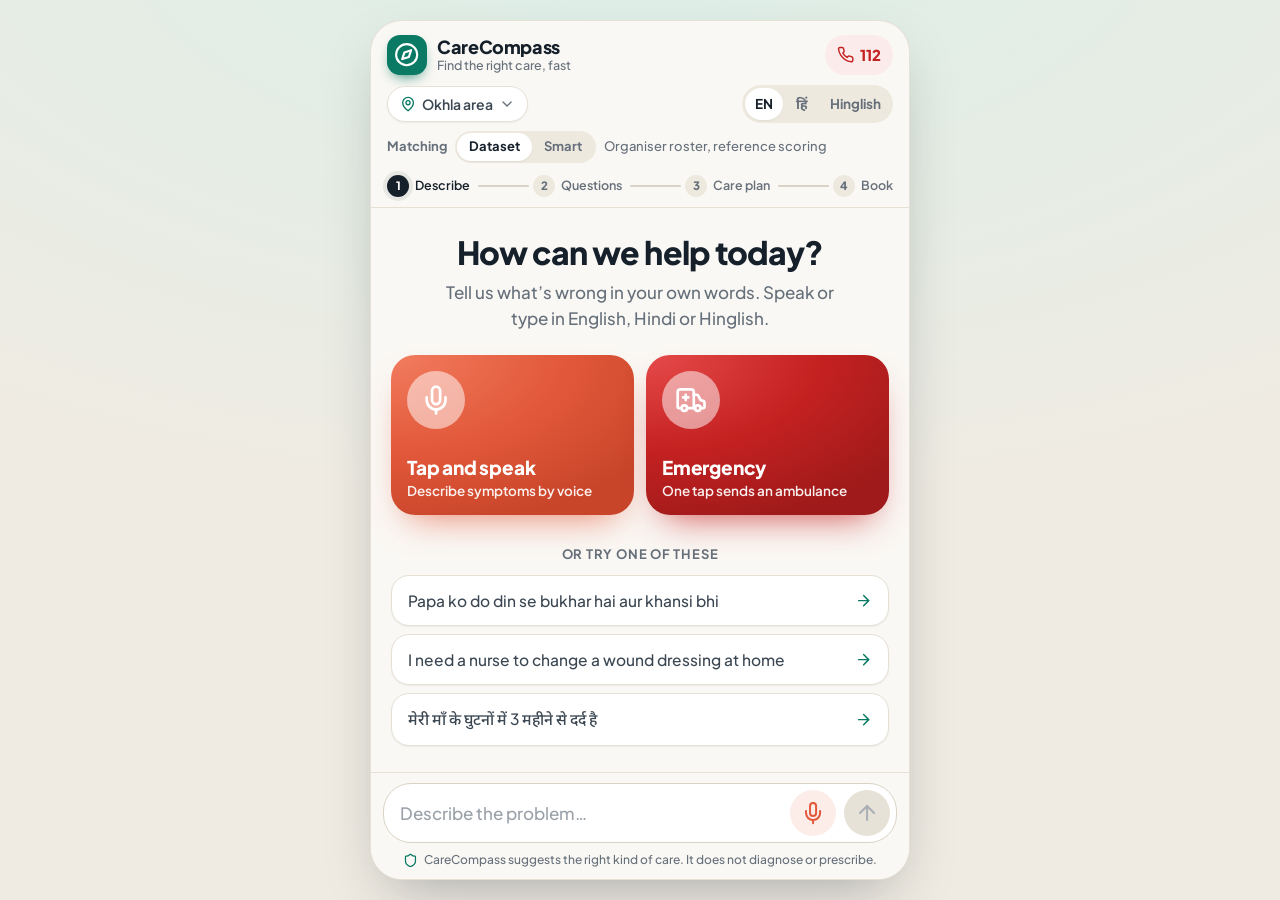
==== commit 2162538f: "Merge more-features: caregiver directory, profile appointments, one-tap emergency" ====
--- a/frontend/index.html
+++ b/frontend/index.html
@@ -48,14 +48,20 @@
         <p class="hello" id="hello" hidden></p>
         <h1 class="welcome-title" data-i18n="greeting"></h1>
         <p class="welcome-sub" data-i18n="greetingSub"></p>
-        <button class="hero-mic" id="heroMic" data-i18n-aria="tapToSpeak">
-          <span class="hero-halo"></span><span class="hero-halo h2"></span>
-          <i data-icon="mic"></i>
-        </button>
-        <p class="hero-label" data-i18n="tapToSpeak"></p>
+        <div class="tiles">
+          <button class="tile talk" id="heroMic">
+            <span class="tile-orb"><span class="hero-halo"></span><span class="hero-halo h2"></span><i data-icon="mic"></i></span>
+            <span class="tile-text"><b data-i18n="tapToSpeak"></b><small data-i18n="talkSub"></small></span>
+          </button>
+          <button class="tile sos-tile" id="sosBtn">
+            <span class="tile-orb"><span class="hero-halo"></span><span class="hero-halo h2"></span><i data-icon="ambulance"></i></span>
+            <span class="tile-text"><b data-i18n="sosBig"></b><small data-i18n="sosBigSub"></small></span>
+          </button>
+        </div>
         <p class="examples-title" data-i18n="tryOne"></p>
         <div class="examples" id="examples"></div>
         <div class="home-account" id="homeAccount"></div>
+        <section class="directory" id="directory"></section>
       </section>
     </main>
 
@@ -101,10 +107,25 @@
         <a class="em-call" href="tel:108">
           <i data-icon="phone"></i><span><b data-i18n="call108"></b><small data-i18n="call108Sub"></small></span>
         </a>
+        <button class="em-call" id="emAmb">
+          <i data-icon="ambulance"></i><span><b data-i18n="sosSendAmb"></b><small data-i18n="sosSendAmbSub"></small></span>
+        </button>
         <p class="em-while" data-i18n="emWhile"></p>
         <ol class="em-steps" id="emSteps"></ol>
         <button class="em-back" id="emBack" data-i18n="emBack"></button>
       </div>
+    </div>
+
+    <!-- One-tap emergency: countdown, simulated dispatch, live ambulance map (sos.js) -->
+    <div class="sos-screen" id="sos" role="alertdialog" aria-modal="true" data-i18n-aria="sosBig" hidden></div>
+
+    <!-- Profile: the signed-in user's appointments -->
+    <div class="page" id="profile" role="dialog" aria-modal="true" aria-labelledby="pfTitle" hidden>
+      <header class="page-bar">
+        <button class="icon-btn" id="pfBack" data-i18n-aria="back"><i data-icon="arrowLeft"></i></button>
+        <h2 id="pfTitle" data-i18n="profile"></h2>
+      </header>
+      <div class="page-body" id="pfBody"></div>
     </div>
 
     <!-- Bottom sheet: location picker, booking confirmation -->
--- a/frontend/styles.css
+++ b/frontend/styles.css
@@ -139,24 +139,12 @@
 .welcome-title { font-size: clamp(26px, 7vw, 32px); font-weight: 800; letter-spacing: -.03em; line-height: 1.15; }
 .welcome-sub { margin-top: 10px; color: var(--muted); max-width: 34ch; }
 
-.hero-mic {
-  position: relative; display: grid; place-items: center;
-  width: 132px; height: 132px; margin: 34px 0 14px; border-radius: 50%;
-  background: radial-gradient(circle at 35% 30%, #F27C5F, var(--voice) 55%, var(--voice-600));
-  color: #fff; font-size: 48px;
-  box-shadow: 0 18px 40px -14px rgb(226 88 58 / .7), inset 0 -6px 16px rgb(0 0 0 / .12);
-  transition: transform .2s var(--ease);
-}
-.hero-mic:hover { transform: scale(1.04); }
-.hero-mic:active { transform: scale(.97); }
-.hero-mic > .icon { position: relative; z-index: 1; }
 .hero-halo {
   position: absolute; inset: 0; border-radius: 50%;
-  background: var(--voice); opacity: .22;
+  background: #fff; opacity: .22;
   animation: breathe 2.8s var(--ease) infinite;
 }
 .hero-halo.h2 { animation-delay: 1.4s; }
-.hero-label { font-weight: 700; font-size: 18px; }
 .examples-title { margin: 28px 0 10px; font-size: 13px; font-weight: 700; letter-spacing: .06em; text-transform: uppercase; color: var(--muted); }
 .examples { display: flex; flex-direction: column; gap: 8px; width: 100%; }
 .example {
@@ -345,7 +333,7 @@
 .send-btn { background: var(--brand); color: #fff; }
 .send-btn:disabled { background: #E7E2D8; color: #A9AFB5; }
 .mic-btn:active, .send-btn:active:not(:disabled) { transform: scale(.94); }
-.app.busy .mic-btn, .app.busy .hero-mic, .app.busy .example { opacity: .5; pointer-events: none; }
+.app.busy .mic-btn, .app.busy .tile.talk, .app.busy .example { opacity: .5; pointer-events: none; }
 .disclaimer { display: flex; align-items: center; justify-content: center; gap: 6px; margin-top: 8px; font-size: 12px; color: var(--muted); text-align: center; }
 .disclaimer .icon { font-size: 13px; color: var(--brand); }
 
@@ -473,6 +461,7 @@
 .em-call > span { display: flex; flex-direction: column; line-height: 1.15; }
 .em-call b { font-size: 24px; font-weight: 800; }
 .em-call small { font-size: 14px; font-weight: 600; opacity: .85; }
+button.em-call { width: 100%; text-align: left; font: inherit; }
 .em-call.primary { background: #fff; color: var(--red); border-color: #fff; box-shadow: 0 16px 30px -14px rgb(0 0 0 / .5); }
 .em-call.primary .icon { animation: ring-phone 1.2s infinite; }
 .em-while { margin-top: 10px; font-size: 13px; font-weight: 800; letter-spacing: .08em; text-transform: uppercase; opacity: .8; }
@@ -632,6 +621,218 @@
 .acct-sub { font-size: 14px; color: var(--muted); }
 .ghost-btn.wide { width: 100%; }
 
+/* ------------------------------------------------------------ home tiles: talk + one-tap emergency */
+
+.tiles { display: grid; grid-template-columns: 1fr 1fr; gap: 12px; width: 100%; margin: 24px 0 2px; }
+.tile {
+  position: relative; display: flex; flex-direction: column; align-items: flex-start; justify-content: space-between; gap: 18px;
+  min-height: 160px; padding: 16px; border-radius: var(--r-lg); color: #fff; text-align: left; overflow: hidden;
+  transition: transform .2s var(--ease), box-shadow .2s;
+}
+.tile.talk { background: radial-gradient(130% 110% at 0% 0%, #F27C5F, var(--voice) 55%, var(--voice-600)); box-shadow: 0 18px 36px -18px rgb(226 88 58 / .8); }
+.tile.sos-tile { background: radial-gradient(130% 110% at 0% 0%, #E64A4A, var(--red) 55%, var(--red-600)); box-shadow: 0 18px 36px -18px rgb(196 33 33 / .85); }
+.tile:hover { transform: translateY(-2px); }
+.tile:active { transform: scale(.98); }
+.tile-orb { position: relative; display: grid; place-items: center; width: 58px; height: 58px; border-radius: 50%; background: rgb(255 255 255 / .2); font-size: 28px; }
+.tile-orb > .icon { position: relative; z-index: 1; }
+.tile-text { display: flex; flex-direction: column; }
+.tile-text b { font-size: 19px; font-weight: 800; letter-spacing: -.01em; line-height: 1.2; }
+.tile-text small { margin-top: 3px; font-size: 13.5px; font-weight: 600; line-height: 1.3; opacity: .92; }
+
+/* ------------------------------------------------------------ directory */
+
+.directory { width: 100%; margin-top: 30px; text-align: left; display: flex; flex-direction: column; gap: 12px; }
+.directory:empty { display: none; }
+.dir-head, .home-h-row { display: flex; align-items: center; justify-content: space-between; gap: 10px; }
+.home-h-row .text-btn.inline { height: 30px; font-size: 13.5px; gap: 2px; }
+.dir-count { flex: none; font-size: 13px; font-weight: 700; color: var(--muted); }
+.dir-controls { display: flex; flex-direction: column; gap: 10px; }
+.dir-search {
+  display: flex; align-items: center; gap: 8px; height: 48px; padding: 0 16px; border-radius: 999px;
+  background: var(--surface); border: 1.5px solid var(--line-2); color: var(--muted);
+  transition: border-color .2s, box-shadow .2s;
+}
+.dir-search:focus-within { border-color: var(--brand); box-shadow: 0 0 0 4px var(--brand-50); }
+.dir-search input { flex: 1; min-width: 0; border: 0; outline: 0; background: none; font: inherit; font-size: 16px; color: var(--ink); }
+.seg { display: flex; gap: 4px; padding: 4px; background: #EEE9DF; border-radius: 999px; overflow-x: auto; scrollbar-width: none; }
+.seg button {
+  flex: 1 0 auto; display: inline-flex; align-items: center; justify-content: center;
+  height: 36px; padding: 0 12px; border-radius: 999px; font-size: 14px; font-weight: 700; color: var(--muted); white-space: nowrap;
+}
+.seg button.on { background: var(--surface); color: var(--ink); box-shadow: var(--shadow-sm); }
+.seg-n { margin-left: 6px; padding: 0 7px; border-radius: 999px; background: #EEE9DF; font-size: 12px; }
+.filters { display: flex; gap: 8px; overflow-x: auto; scrollbar-width: none; margin: 0 -16px; padding: 2px 16px; }
+.filters::-webkit-scrollbar, .seg::-webkit-scrollbar { display: none; }
+.fchip, .pill-select {
+  flex: none; display: inline-flex; align-items: center; gap: 6px; height: 38px; padding: 0 14px; border-radius: 999px;
+  background: var(--surface); border: 1.5px solid var(--line-2); font-size: 14px; font-weight: 700; color: var(--ink-2); white-space: nowrap;
+}
+.fchip .icon { color: var(--muted); font-size: 14px; }
+.fchip.on, .pill-select.on { background: var(--brand-50); border-color: var(--brand); color: var(--brand-600); }
+.fchip.on .icon { color: var(--brand); }
+.pill-select { position: relative; padding-right: 32px; }
+.pill-select select { appearance: none; border: 0; background: none; font: inherit; color: inherit; outline: 0; cursor: pointer; max-width: 170px; }
+.pill-select .chev { position: absolute; right: 11px; pointer-events: none; font-size: 14px; color: var(--muted); }
+.pill-select:focus-within { box-shadow: 0 0 0 4px var(--brand-50); }
+.sr-only { position: absolute; width: 1px; height: 1px; overflow: hidden; clip: rect(0 0 0 0); white-space: nowrap; }
+
+.dir-list { display: flex; flex-direction: column; gap: 10px; transition: opacity .2s; }
+.dir-list.loading { opacity: .5; }
+.dir-card {
+  display: flex; flex-direction: column; gap: 10px; padding: 16px; border-radius: var(--r-lg);
+  background: var(--surface); border: 1px solid var(--line); box-shadow: var(--shadow-sm);
+  animation: rise .35s var(--ease) both; animation-delay: var(--d, 0ms);
+}
+.dir-card.off { opacity: .6; }
+.stats, .tags { display: flex; flex-wrap: wrap; gap: 6px; }
+.stat { display: inline-flex; align-items: center; gap: 5px; padding: 4px 10px; border-radius: 999px; background: #F6F3EC; font-size: 13.5px; font-weight: 700; color: var(--ink-2); }
+.stat .icon { color: var(--brand); font-size: 14px; }
+.tag { padding: 3px 10px; border-radius: 999px; border: 1px solid var(--brand-100); color: var(--brand-600); font-size: 12.5px; font-weight: 700; }
+.tag.more { border-style: dashed; }
+.next { display: flex; align-items: center; gap: 8px; min-width: 0; font-size: 14px; font-weight: 700; }
+.next .icon { color: var(--brand); font-size: 18px; }
+.next small { display: block; font-size: 11px; font-weight: 800; letter-spacing: .05em; text-transform: uppercase; color: var(--muted); }
+.next.off, .next.off .icon { color: var(--muted); font-weight: 600; }
+.dir-card .book-btn { min-width: 96px; height: 44px; background: var(--brand); }
+.dir-empty {
+  display: flex; flex-direction: column; align-items: center; gap: 4px; padding: 20px; border-radius: var(--r-lg);
+  background: var(--surface); border: 1px dashed var(--line-2); color: var(--muted); text-align: center; font-weight: 600;
+}
+.more-btn { height: 46px; }
+.cg-avatar.lg { width: 64px; height: 64px; margin: 6px 0 10px; font-size: 22px; }
+
+/* ------------------------------------------------------------ profile page */
+
+.page {
+  position: absolute; inset: 0; z-index: 25; display: flex; flex-direction: column; background: var(--app);
+  opacity: 0; transform: translateX(24px); transition: opacity .25s var(--ease), transform .25s var(--ease);
+}
+.page.open { opacity: 1; transform: none; }
+.page-bar { display: flex; align-items: center; gap: 6px; padding: 14px 12px 10px; border-bottom: 1px solid var(--line); }
+.page-bar h2 { font-size: 19px; font-weight: 800; letter-spacing: -.01em; }
+.page-body { flex: 1; overflow-y: auto; padding: 18px 16px calc(24px + env(safe-area-inset-bottom)); display: flex; flex-direction: column; gap: 16px; }
+.pf-card { display: flex; flex-direction: column; gap: 16px; padding: 18px; border-radius: var(--r-lg); background: linear-gradient(135deg, var(--brand), var(--brand-600)); color: #fff; box-shadow: var(--shadow); }
+.pf-card .acct-sub { color: rgb(255 255 255 / .8); }
+.pf-card .acct-avatar { background: rgb(255 255 255 / .2); color: #fff; }
+.pf-stats { display: grid; grid-template-columns: repeat(3, 1fr); gap: 8px; }
+.pf-stat { display: flex; flex-direction: column; padding: 10px 12px; border-radius: 14px; background: rgb(255 255 255 / .14); }
+.pf-stat b { font-size: 22px; font-weight: 800; line-height: 1.1; }
+.pf-stat span { font-size: 12.5px; font-weight: 600; opacity: .85; }
+.appts { display: flex; flex-direction: column; gap: 10px; }
+.appt { display: flex; gap: 14px; padding: 14px; border-radius: var(--r-lg); background: var(--surface); border: 1px solid var(--line); box-shadow: var(--shadow-sm); animation: rise .3s var(--ease) both; }
+.appt.past { opacity: .82; }
+.appt-date {
+  flex: none; display: flex; flex-direction: column; align-items: center; justify-content: center;
+  width: 58px; height: 70px; border-radius: 16px; background: var(--brand-50); color: var(--brand-600); line-height: 1.15;
+}
+.appt.past .appt-date { background: #EEE9DF; color: var(--muted); }
+.appt-date b { font-size: 24px; font-weight: 800; }
+.appt-date small { font-size: 11px; font-weight: 800; letter-spacing: .05em; text-transform: uppercase; }
+.appt-main { flex: 1; min-width: 0; display: flex; flex-direction: column; gap: 3px; }
+.appt-time { display: flex; align-items: center; gap: 6px; font-size: 13.5px; font-weight: 700; color: var(--brand-600); }
+.appt h4 { font-size: 17px; font-weight: 800; letter-spacing: -.01em; }
+.appt-role { font-size: 13.5px; color: var(--muted); }
+.appt-tags { display: flex; flex-wrap: wrap; align-items: center; gap: 6px; margin-top: 6px; }
+.src { display: inline-flex; align-items: center; gap: 5px; padding: 3px 9px; border-radius: 999px; font-size: 12px; font-weight: 800; }
+.src.ai { background: var(--voice-50); color: var(--voice-600); }
+.src.manual { background: #E8EEF6; color: #2A5C9A; }
+.appt-ref { font-size: 12px; font-weight: 700; color: var(--muted); font-variant-numeric: tabular-nums; }
+.appt .text-btn.inline { align-self: flex-start; height: 34px; font-size: 14px; gap: 2px; }
+
+/* ------------------------------------------------------------ one-tap emergency: countdown, request, tracking */
+
+.sos-screen {
+  position: absolute; inset: 0; z-index: 45; display: flex; flex-direction: column; overflow: hidden;
+  background: linear-gradient(180deg, #D42A2A 0%, #8E1414 100%); color: #fff;
+  opacity: 0; transition: opacity .2s;
+}
+.sos-screen.open { opacity: 1; }
+.sos-screen[data-mode="track"] { background: var(--app); color: var(--ink); }
+.sos-count, .sos-req {
+  flex: 1; display: flex; flex-direction: column; align-items: center; justify-content: center; gap: 14px;
+  padding: 32px 22px calc(24px + env(safe-area-inset-bottom)); text-align: center; overflow-y: auto;
+}
+.sos-kicker { display: inline-flex; align-items: center; gap: 8px; font-size: 15px; font-weight: 800; letter-spacing: .08em; text-transform: uppercase; }
+.sos-ring { position: relative; display: grid; place-items: center; width: 220px; height: 220px; margin: 6px 0; }
+.sos-ring svg { position: absolute; inset: 0; transform: rotate(-90deg); }
+.sos-ring circle { fill: none; stroke-width: 12; }
+.sos-ring .track { stroke: rgb(255 255 255 / .18); }
+.sos-ring .arc { stroke: #fff; stroke-linecap: round; transition: stroke-dashoffset 1s linear; }
+.sos-num { font-size: 92px; font-weight: 800; letter-spacing: -.04em; line-height: 1; font-variant-numeric: tabular-nums; animation: beat 1s var(--ease) infinite; }
+.sos-share { max-width: 32ch; font-size: 16px; opacity: .92; }
+.sos-where { display: inline-flex; align-items: center; gap: 6px; max-width: 100%; padding: 6px 12px; border-radius: 999px; background: rgb(0 0 0 / .18); font-size: 14px; font-weight: 700; }
+.sos-cancel {
+  display: flex; align-items: center; justify-content: center; gap: 10px; width: 100%; max-width: 380px; height: 64px; margin-top: 14px;
+  border-radius: 999px; background: #fff; color: var(--red); font-size: 20px; font-weight: 800; box-shadow: 0 16px 30px -14px rgb(0 0 0 / .5);
+}
+.sos-now, .sos-close { height: 48px; padding: 0 20px; color: #fff; font-weight: 800; text-decoration: underline; text-underline-offset: 4px; opacity: .9; }
+.sos-pulse { display: grid; place-items: center; width: 112px; height: 112px; border-radius: 50%; background: rgb(255 255 255 / .16); font-size: 52px; animation: alarm 1.4s var(--ease) infinite; }
+.sos-req h2 { font-size: 26px; font-weight: 800; letter-spacing: -.02em; }
+.sos-req .em-call { width: 100%; max-width: 380px; }
+.sos-steps { list-style: none; padding: 0; display: flex; flex-direction: column; gap: 10px; width: 100%; max-width: 380px; text-align: left; }
+.sos-steps li { display: flex; align-items: center; gap: 12px; padding: 12px 14px; border-radius: 16px; background: rgb(0 0 0 / .14); font-size: 15.5px; font-weight: 600; opacity: .5; transition: opacity .3s; }
+.sos-steps li.doing, .sos-steps li.done { opacity: 1; }
+.sos-steps .st { flex: none; width: 22px; height: 22px; border-radius: 50%; border: 2.5px solid rgb(255 255 255 / .5); }
+.sos-steps li.doing .st { border-top-color: #fff; animation: spin .7s linear infinite; }
+.sos-steps li.done .st {
+  border-color: #fff;
+  background: #fff url("data:image/svg+xml,%3Csvg xmlns='http://www.w3.org/2000/svg' viewBox='0 0 24 24' fill='none' stroke='%23C42121' stroke-width='3.5' stroke-linecap='round' stroke-linejoin='round'%3E%3Cpath d='M20 6 9 17l-5-5'/%3E%3C/svg%3E") center / 13px no-repeat;
+}
+
+.sos-track { position: relative; flex: 1; display: flex; flex-direction: column; min-height: 0; }
+.sos-map { flex: 0 0 46%; min-height: 220px; background: #E9E5DC; }
+.sim-badge {
+  position: absolute; top: 12px; left: 50%; transform: translateX(-50%); z-index: 500;
+  padding: 6px 12px; border-radius: 999px; background: rgb(22 32 42 / .82); color: #fff; font-size: 12.5px; font-weight: 800; white-space: nowrap;
+}
+.trk-panel {
+  position: relative; z-index: 500; flex: 1; overflow-y: auto; margin-top: -22px;
+  display: flex; flex-direction: column; gap: 14px; padding: 18px 16px calc(18px + env(safe-area-inset-bottom));
+  background: var(--surface); border-radius: 26px 26px 0 0; box-shadow: 0 -12px 30px -16px rgb(22 32 42 / .35);
+}
+.trk-top { display: flex; justify-content: space-between; align-items: flex-start; gap: 12px; }
+.trk-status { display: inline-flex; align-items: center; gap: 8px; font-size: 13px; font-weight: 800; letter-spacing: .06em; text-transform: uppercase; color: var(--red); }
+.trk-status::before { content: ""; width: 9px; height: 9px; border-radius: 50%; background: currentColor; animation: blink 1.2s infinite; }
+.sos-track.arrived .trk-status { color: var(--green); }
+.sos-track.arrived .trk-status::before { animation: none; }
+.trk-eta { font-size: 34px; font-weight: 800; letter-spacing: -.03em; line-height: 1.1; }
+.trk-eta:empty { display: none; }
+.trk-away { font-size: 15px; font-weight: 600; color: var(--muted); }
+.trk-ref { flex: none; padding: 4px 10px; border-radius: 999px; background: #F6F3EC; font-size: 12.5px; font-weight: 800; color: var(--muted); }
+.trk-bar { display: block; height: 6px; border-radius: 6px; background: #EEE9DF; overflow: hidden; }
+.trk-bar > span { display: block; width: 0; height: 100%; border-radius: inherit; background: var(--red); }
+.sos-track.arrived .trk-bar > span { background: var(--green); }
+.trk-grid { display: grid; grid-template-columns: 1fr 1fr; gap: 12px 10px; }
+.trk-row { display: flex; align-items: center; gap: 10px; min-width: 0; }
+.trk-row > span:last-child { min-width: 0; }
+.trk-ic { flex: none; display: grid; place-items: center; width: 38px; height: 38px; border-radius: 12px; background: var(--red-50); color: var(--red); font-size: 18px; }
+.trk-row { align-items: flex-start; }
+.trk-row small { display: block; font-size: 12px; font-weight: 700; line-height: 1.3; color: var(--muted); }
+.trk-row b { display: block; font-size: 14.5px; font-weight: 800; line-height: 1.3; overflow-wrap: anywhere; }
+.brief { display: flex; flex-direction: column; gap: 10px; padding: 14px; border-radius: var(--r); background: #F6F3EC; }
+.brief h3 { display: flex; align-items: center; gap: 8px; font-size: 14px; font-weight: 800; }
+.brief h3 .icon { color: var(--brand); }
+.brief small { font-size: 12px; font-weight: 800; letter-spacing: .05em; text-transform: uppercase; color: var(--muted); }
+.said { margin: 4px 0 0; padding: 0; list-style: none; display: flex; flex-direction: column; gap: 4px; font-size: 15px; font-weight: 600; }
+.brief .muted { font-size: 14px; color: var(--ink-2); }
+.brief .em-flag { background: #fff; border: 1px solid #F1C4C4; color: var(--red-600); }
+.brief-loc { display: flex; align-items: center; gap: 6px; font-size: 14px; font-weight: 700; color: var(--ink-2); }
+.prod { padding: 10px 14px; border: 1px dashed var(--line-2); border-radius: var(--r); font-size: 14px; color: var(--ink-2); }
+.prod summary { display: flex; align-items: center; gap: 8px; font-weight: 800; cursor: pointer; list-style: none; }
+.prod summary::-webkit-details-marker { display: none; }
+.prod p { margin: 8px 0 6px; }
+.prod ul { margin: 0; padding-left: 18px; display: flex; flex-direction: column; gap: 4px; }
+.prod code { padding: 2px 6px; border-radius: 6px; background: #F6F3EC; font-size: 12.5px; }
+.trk-actions { display: grid; grid-template-columns: 1fr 1fr; gap: 8px; }
+button.em-mini { background: var(--surface); font: inherit; font-weight: 800; }
+.pin-you span {
+  display: block; width: 22px; height: 22px; border-radius: 50%; background: #1F6FEB; border: 4px solid #fff;
+  box-shadow: 0 0 0 0 rgb(31 111 235 / .5), 0 2px 6px rgb(0 0 0 / .3); animation: you 1.8s infinite;
+}
+.pin-amb { display: grid !important; place-items: center; border-radius: 12px; background: var(--red); color: #fff; border: 3px solid #fff; box-shadow: 0 6px 14px -4px rgb(0 0 0 / .45); }
+.pin-amb .icon { font-size: 20px; }
+.map-fail { display: flex; align-items: center; justify-content: center; gap: 8px; height: 100%; padding: 20px; color: var(--muted); font-weight: 600; text-align: center; }
+
 /* ------------------------------------------------------------ misc */
 
 .brand-tag.is-demo { color: var(--amber); font-weight: 700; }
@@ -651,6 +852,8 @@
 @keyframes pop { from { transform: scale(.4); opacity: 0; } }
 @keyframes draw { to { stroke-dashoffset: 0; } }
 @keyframes blink { 50% { opacity: .3; } }
+@keyframes beat { 0%, 100% { transform: scale(1); } 15% { transform: scale(1.08); } }
+@keyframes you { 70% { box-shadow: 0 0 0 16px rgb(31 111 235 / 0), 0 2px 6px rgb(0 0 0 / .3); } 100% { box-shadow: 0 0 0 0 rgb(31 111 235 / 0), 0 2px 6px rgb(0 0 0 / .3); } }
 
 @media (prefers-reduced-motion: reduce) {
   *, *::before, *::after { animation-duration: .01ms !important; animation-iteration-count: 1 !important; transition-duration: .01ms !important; }
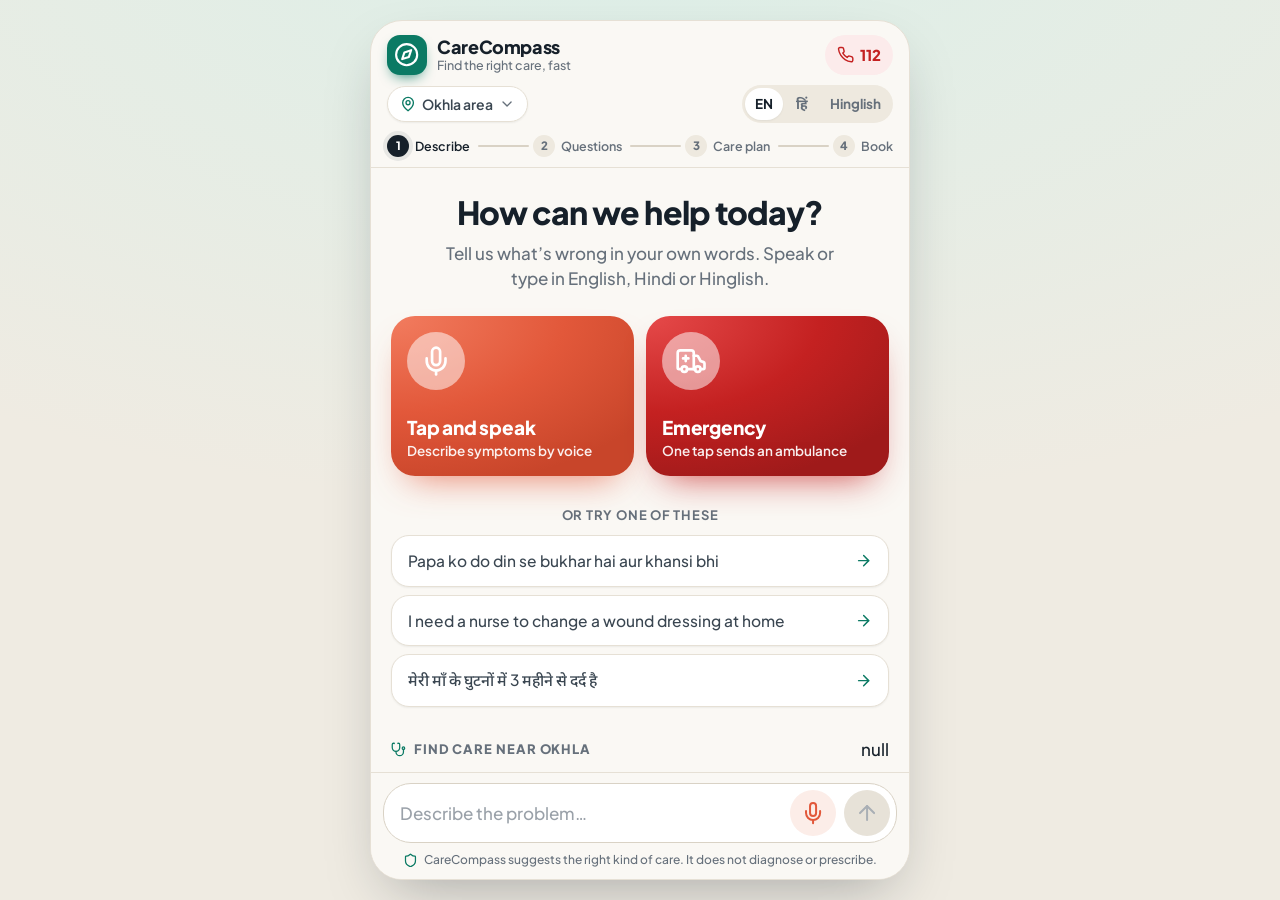
==== commit 81adb89b: "Smart mode is the default and the only mode in the apps (toggle removed from web and iOS); dataset m" ====
--- a/frontend/index.html
+++ b/frontend/index.html
@@ -34,11 +34,6 @@
         <i data-icon="pin"></i><span id="locLabel"></span><i data-icon="chevron" class="chev"></i>
       </button>
       <div class="lang-switch" id="langSwitch" role="radiogroup" data-i18n-aria="changeLang"></div>
-    </div>
-    <div class="modebar">
-      <span class="modebar-label" data-i18n="modeLabel"></span>
-      <div class="mode-switch" id="modeSwitch" role="radiogroup" data-i18n-aria="modeLabel"></div>
-      <span class="modebar-hint" id="modeHint"></span>
     </div>
 
     <ol class="steps" id="steps" aria-label="Progress"></ol>
--- a/frontend/styles.css
+++ b/frontend/styles.css
@@ -878,3 +878,8 @@
 .factor { padding: 3px 9px; border-radius: 999px; background: #F2EFE8; color: var(--ink-2); font-size: 13px; font-weight: 600; }
 .factor.need { background: var(--brand-50); color: var(--brand-600); }
 .factor.warn { background: var(--amber-50); color: var(--amber); }
+
+/* safety line under a confirm-first question: "if this is happening right now, call 112" */
+.safety-note { margin: 6px 0 0; padding: 8px 12px; border-radius: 10px; font-weight: 600;
+  color: #9b1c1c; background: #fdecec; border: 1px solid #f5b5b5; }
+@media (prefers-color-scheme: dark) { .safety-note { color: #ffd2d2; background: #3a1414; border-color: #7a2a2a; } }
